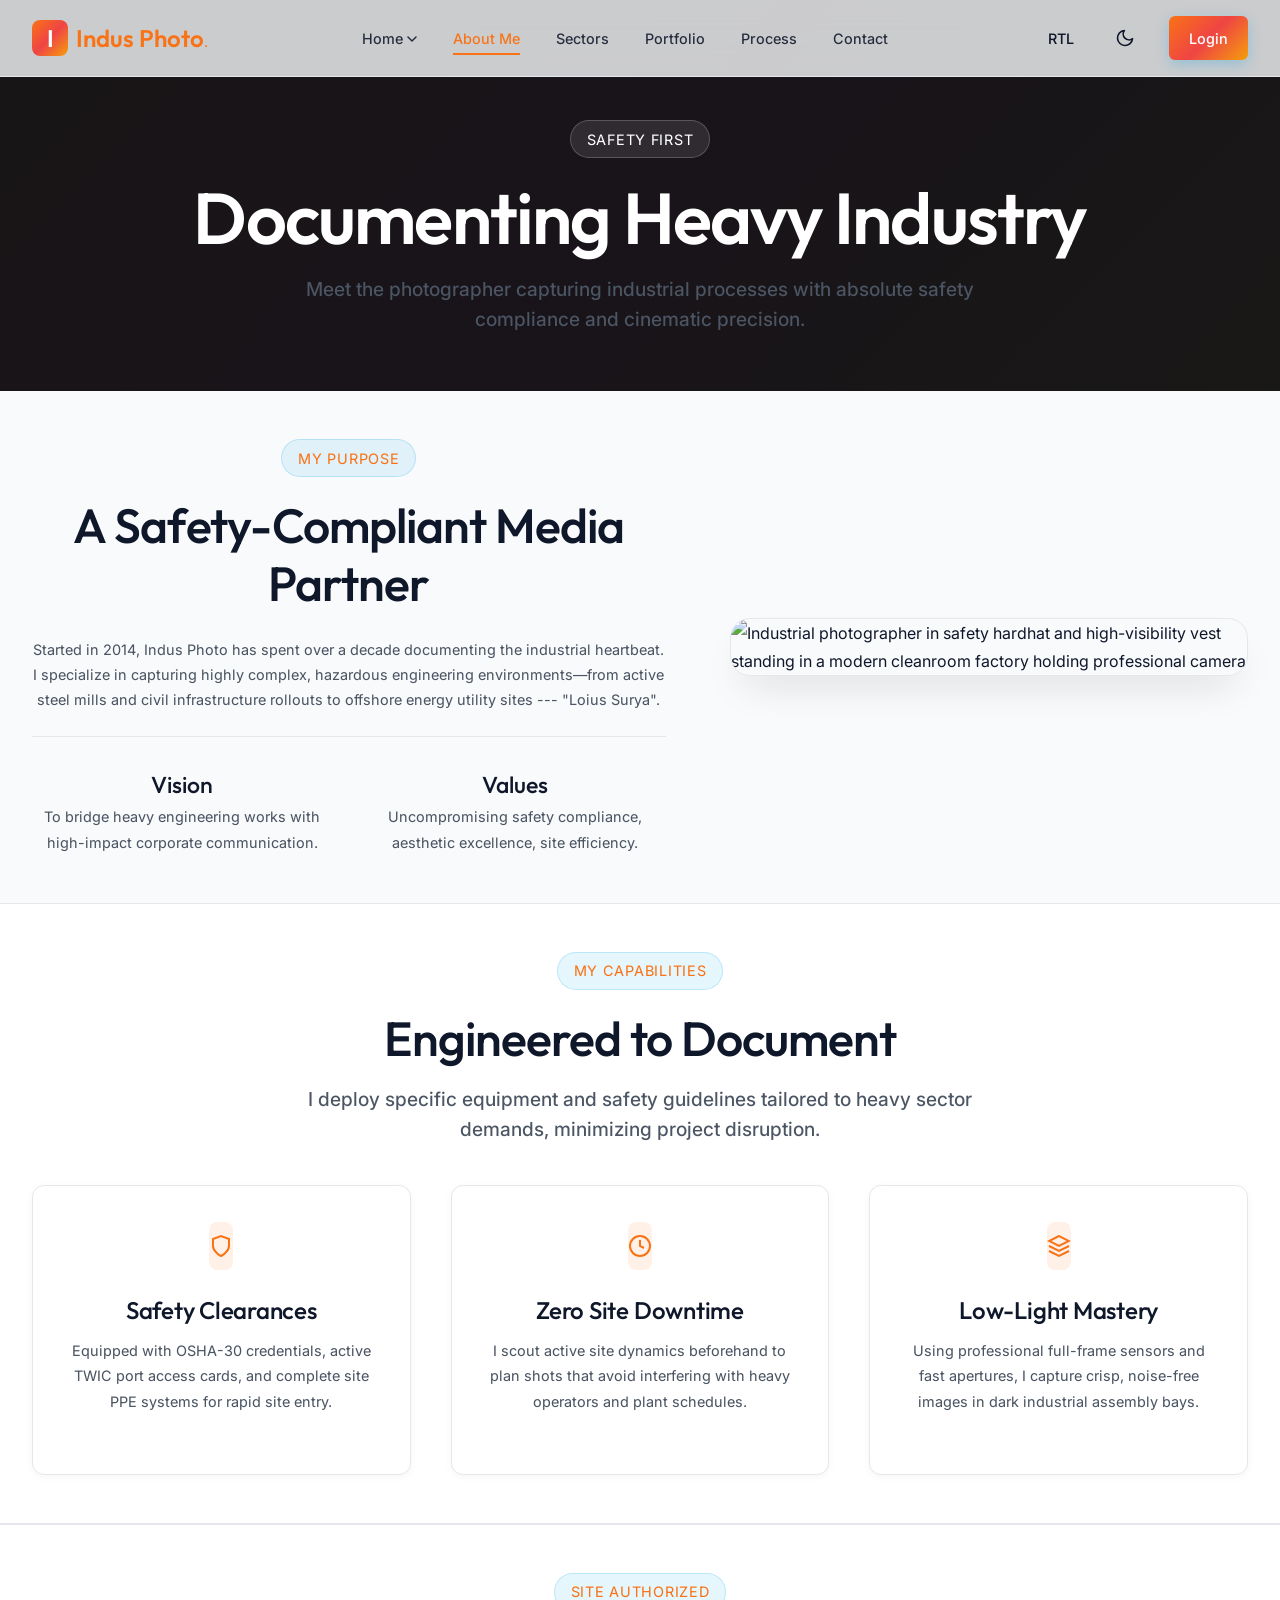
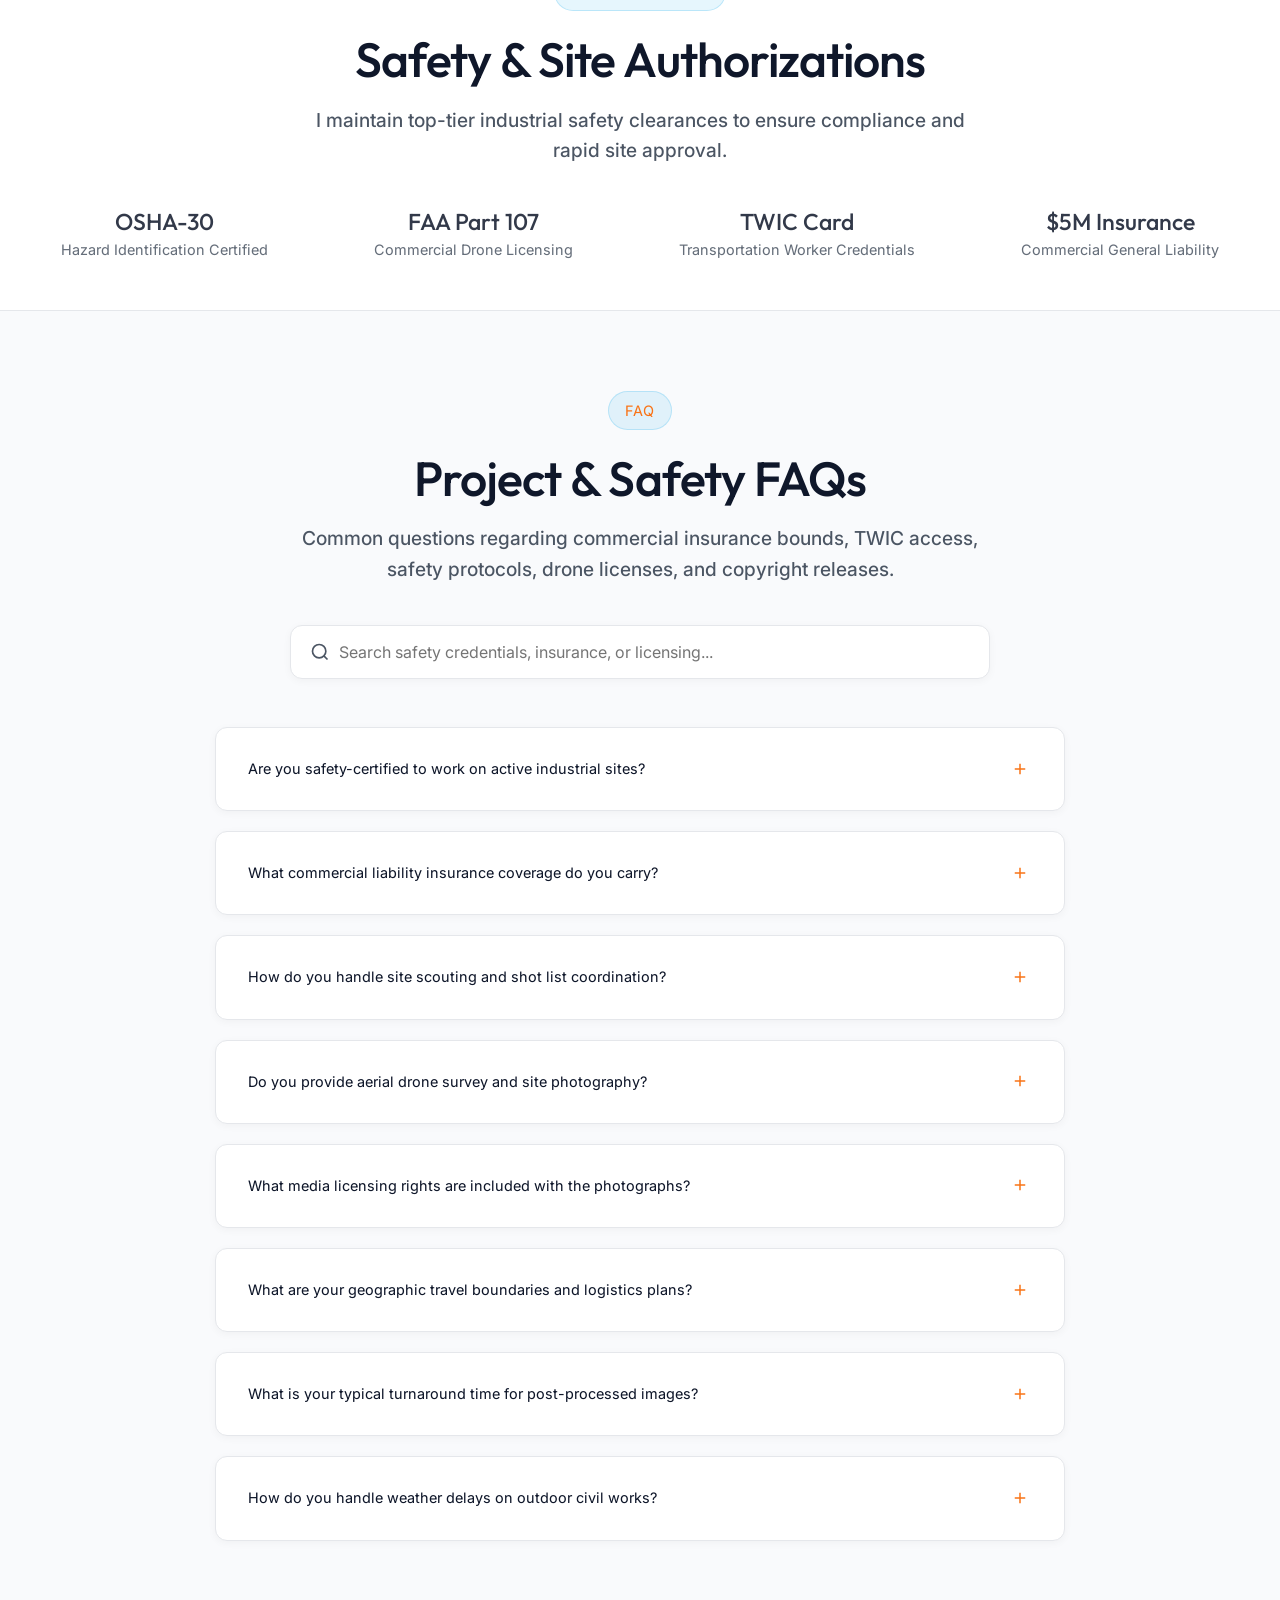
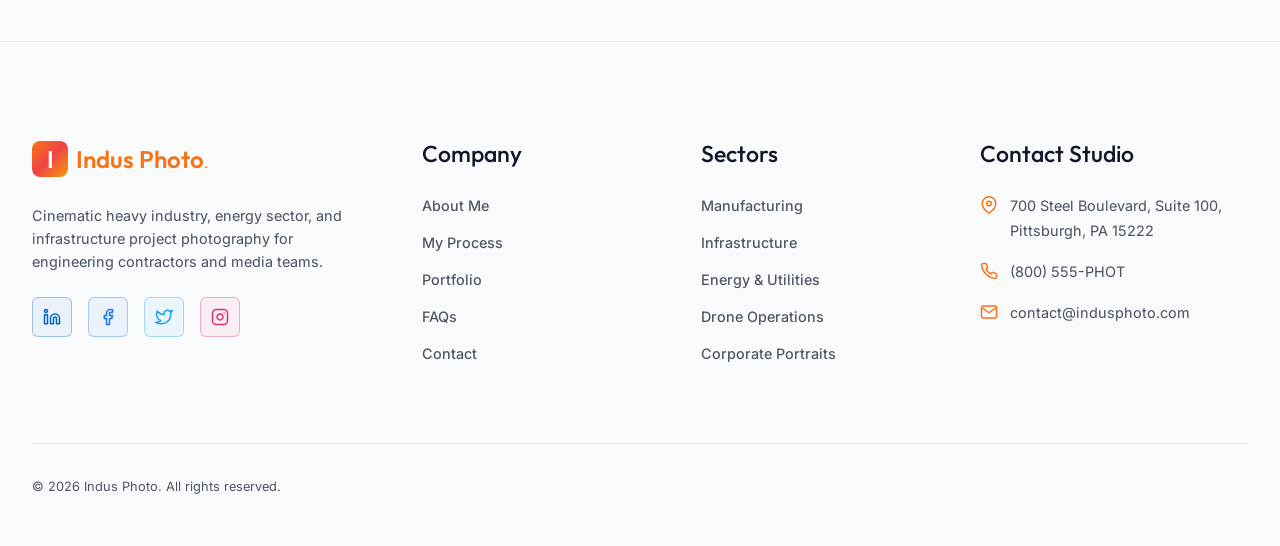
==== about.html @ eb697c41 "Initial commit: website structure, styling, and scripts" ====
<!DOCTYPE html>
<html lang="en">
<head>
  <meta charset="UTF-8">
  <meta name="viewport" content="width=device-width, initial-scale=1.0">
  <title>About Me | Indus Photo Industrial Photography</title>
  <meta name="description" content="Learn about the safety-first approach, OSHA certifications, and specialized heavy machinery photography equipment of Indus Photo.">
  
  <!-- Open Graph -->
  <meta property="og:title" content="About Me | Indus Photo Industrial Photography">
  <meta property="og:description" content="Meet the safety-certified photographer documenting America's infrastructure, energy, and manufacturing sectors.">
  <meta property="og:image" content="images/photographer.jpg">
  <meta property="og:type" content="website">

  <!-- Favicon -->
  <link rel="icon" type="image/svg+xml" href="images/favicon.svg">

  <!-- CSS Link -->
  <link rel="stylesheet" href="styles.css">
</head>
<body class="about-page">

  <!-- HEADER -->
  <header class="header sticky" id="header" style="background: var(--bg-header); border-bottom: 1px solid var(--border-color);">
    <div class="container header-container">
      <a href="index.html" class="logo">
        <div class="logo-icon">I</div>
        <div class="logo-text">Indus Photo<span>.</span></div>
      </a>
      <nav class="nav" id="nav-menu">
        <div class="nav-dropdown desktop-only">
          <a href="#" class="nav-link dropdown-toggle" id="nav-home">Home <svg class="dropdown-arrow" width="10"
              height="6" viewBox="0 0 10 6" fill="none" stroke="currentColor" stroke-width="1.5">
              <path d="M1 1L5 5L9 1" stroke-linecap="round" stroke-linejoin="round" />
            </svg></a>
          <div class="dropdown-menu">
            <a href="index.html" class="dropdown-item">Home 1</a>
            <a href="index2.html" class="dropdown-item">Home 2</a>
          </div>
        </div>
        <a href="index.html" class="nav-link mobile-only" id="nav-home1-mob">Home 1</a>
        <a href="index2.html" class="nav-link mobile-only" id="nav-home2-mob">Home 2</a>
        <a href="about.html" class="nav-link active" id="nav-about">About Me</a>
        <a href="services.html" class="nav-link" id="nav-services">Sectors</a>
        <a href="portfolio.html" class="nav-link" id="nav-portfolio">Portfolio</a>
        <a href="process.html" class="nav-link" id="nav-process">Process</a>
        <a href="contact.html" class="nav-link" id="nav-contact">Contact</a>
        <a href="login.html" class="nav-link mobile-only login-mobile-btn" id="nav-login-mob">Login</a>
      </nav>
      <div class="header-actions">
        <!-- RTL Toggle -->
        <button id="rtl-toggle" class="theme-toggle" aria-label="Toggle Layout Direction" style="font-size: 0.85rem; font-weight: 500;">RTL</button>
        <!-- Dark Mode Toggle -->
        <button id="theme-toggle" class="theme-toggle" aria-label="Toggle Theme">
          <svg class="moon-icon" width="20" height="20" viewBox="0 0 24 24" fill="none" stroke="currentColor" stroke-width="2" stroke-linecap="round" stroke-linejoin="round"><path d="M21 12.79A9 9 0 1 1 11.21 3 7 7 0 0 0 21 12.79z"></path></svg>
          <svg class="sun-icon" width="20" height="20" viewBox="0 0 24 24" fill="none" stroke="currentColor" stroke-width="2" stroke-linecap="round" stroke-linejoin="round"><circle cx="12" cy="12" r="5"></circle><line x1="12" y1="1" x2="12" y2="3"></line><line x1="12" y1="21" x2="12" y2="23"></line><line x1="4.22" y1="4.22" x2="5.64" y2="5.64"></line><line x1="18.36" y1="18.36" x2="19.78" y2="19.78"></line><line x1="1" y1="12" x2="3" y2="12"></line><line x1="21" y1="12" x2="23" y2="12"></line><line x1="4.22" y1="19.78" x2="5.64" y2="18.36"></line><line x1="18.36" y1="5.64" x2="19.78" y2="4.22"></line></svg>
        </button>
        <a href="login.html" class="btn btn-primary desktop-only" style="padding: 0.6rem 1.25rem; font-size: 0.9rem;">Login</a>
        <button class="hamburger" id="hamburger" aria-label="Toggle Navigation">
          <span class="hamburger-line"></span>
          <span class="hamburger-line"></span>
          <span class="hamburger-line"></span>
          <svg class="hamburger-close-icon" width="20" height="20" viewBox="0 0 24 24" fill="none" stroke="currentColor" stroke-width="2.5" stroke-linecap="round" stroke-linejoin="round" style="display: none; position: absolute; top: 50%; left: 50%; transform: translate(-50%, -50%);"><line x1="18" y1="6" x2="6" y2="18"></line><line x1="6" y1="6" x2="18" y2="18"></line></svg>
        </button>
      </div>
    </div>
  </header>

  <!-- INNER PAGE HERO -->
  <section class="section" style="padding-top: 7.5rem; padding-bottom: 3.5rem; background: var(--primary); color: #FFFFFF; position: relative;">
    <div style="position: absolute; top: 0; left: 0; width: 100%; height: 100%; background: var(--premium-gradient); opacity: 0.05;"></div>
    <div class="container" style="position: relative; z-index: 2; text-align: center;">
      <span class="badge" style="background: rgba(255,255,255,0.1); color: #FFFFFF; border-color: rgba(255,255,255,0.2);">Safety First</span>
      <h1 style="color: #FFFFFF; font-size: 3.5rem; margin-bottom: 1rem;">Documenting Heavy Industry</h1>
      <p class="lead-text" style="color: rgba(248, 250, 252, 0.8); max-width: 700px; margin: 0 auto;">Meet the photographer capturing industrial processes with absolute safety compliance and cinematic precision.</p>
    </div>
  </section>

  <!-- COMPANY STORY & MISSION -->
  <section class="section">
    <div class="container">
      <div class="stack-on-mobile" style="display: grid; grid-template-columns: 1.1fr 0.9fr; gap: 4rem; align-items: center;">
        <div class="purpose-text-wrapper">
          <span class="badge">My Purpose</span>
          <h2 style="font-size: 2.25rem; margin-bottom: 1.5rem;">A Safety-Compliant Media Partner</h2>
          <p style="margin-bottom: 1.5rem; color: var(--text-muted);">Started in 2014, Indus Photo has spent over a decade documenting the industrial heartbeat. I specialize in capturing highly complex, hazardous engineering environments—from active steel mills and civil infrastructure rollouts to offshore energy utility sites    --- "Loius Surya".</p>
          <div class="purpose-meta">
            <div>
              <h4 style="font-size: 1.1rem; margin-bottom: 0.25rem;">Vision</h4>
              <p style="font-size: 0.9rem; color: var(--text-muted);">To bridge heavy engineering works with high-impact corporate communication.</p>
            </div>
            <div>
              <h4 style="font-size: 1.1rem; margin-bottom: 0.25rem;">Values</h4>
              <p style="font-size: 0.9rem; color: var(--text-muted);">Uncompromising safety compliance, aesthetic excellence, site efficiency.</p>
            </div>
          </div>
        </div>
        <div>
          <img src="images/photographer.jpg" alt="Industrial photographer in safety hardhat and high-visibility vest standing in a modern cleanroom factory holding professional camera" style="width: 100%; border-radius: var(--radius-lg); box-shadow: var(--shadow-lg); border: 1px solid var(--border-color);">
        </div>
      </div>
    </div>
  </section>

  <!-- WHY CHOOSE US -->
  <section class="section" id="our-capabilities" style="background: var(--bg-card); border-top: 1px solid var(--border-color); border-bottom: 1px solid var(--border-color);">
    <div class="container">
      <div class="section-header">
        <span class="badge">My Capabilities</span>
        <h2 class="section-title">Engineered to Document</h2>
        <p class="section-subtitle">I deploy specific equipment and safety guidelines tailored to heavy sector demands, minimizing project disruption.</p>
      </div>
      <div class="cards-grid center-last-card">
        <!-- Card 1 -->
        <div class="premium-card" style="padding: 2.25rem;">
          <div style="width: 48px; height: 48px; border-radius: 8px; background: rgba(249, 115, 22, 0.1); color: var(--accent); display: flex; align-items: center; justify-content: center; margin-bottom: 1.5rem;">
            <svg width="24" height="24" viewBox="0 0 24 24" fill="none" stroke="currentColor" stroke-width="2"><path d="M12 22s8-4 8-10V5l-8-3-8 3v7c0 6 8 10 8 10z"></path></svg>
          </div>
          <h3 class="card-title" style="min-height: auto; margin-bottom: 0.75rem;">Safety Clearances</h3>
          <p class="card-desc">Equipped with OSHA-30 credentials, active TWIC port access cards, and complete site PPE systems for rapid site entry.</p>
        </div>
        <!-- Card 2 -->
        <div class="premium-card" style="padding: 2.25rem;">
          <div style="width: 48px; height: 48px; border-radius: 8px; background: rgba(249, 115, 22, 0.1); color: var(--accent); display: flex; align-items: center; justify-content: center; margin-bottom: 1.5rem;">
            <svg width="24" height="24" viewBox="0 0 24 24" fill="none" stroke="currentColor" stroke-width="2"><circle cx="12" cy="12" r="10"></circle><polyline points="12 6 12 12 16 14"></polyline></svg>
          </div>
          <h3 class="card-title" style="min-height: auto; margin-bottom: 0.75rem;">Zero Site Downtime</h3>
          <p class="card-desc">I scout active site dynamics beforehand to plan shots that avoid interfering with heavy operators and plant schedules.</p>
        </div>
        <!-- Card 3 -->
        <div class="premium-card" style="padding: 2.25rem;">
          <div style="width: 48px; height: 48px; border-radius: 8px; background: rgba(249, 115, 22, 0.1); color: var(--accent); display: flex; align-items: center; justify-content: center; margin-bottom: 1.5rem;">
            <svg width="24" height="24" viewBox="0 0 24 24" fill="none" stroke="currentColor" stroke-width="2"><polygon points="12 2 2 7 12 12 22 7 12 2"></polygon><polyline points="2 17 12 22 22 17"></polyline><polyline points="2 12 12 17 22 12"></polyline></svg>
          </div>
          <h3 class="card-title" style="min-height: auto; margin-bottom: 0.75rem;">Low-Light Mastery</h3>
          <p class="card-desc">Using professional full-frame sensors and fast apertures, I capture crisp, noise-free images in dark industrial assembly bays.</p>
        </div>
      </div>
    </div>
  </section>

  <!-- TIMELINE -->
  

  <!-- INDUSTRY CERTIFICATIONS -->
  <section class="section" style="background: var(--bg-card); border-top: 1px solid var(--border-color);">
    <div class="container">
      <div class="section-header">
        <span class="badge">Site Authorized</span>
        <h2 class="section-title">Safety & Site Authorizations</h2>
        <p class="section-subtitle">I maintain top-tier industrial safety clearances to ensure compliance and rapid site approval.</p>
      </div>
      <div style="display: flex; justify-content: space-around; align-items: center; flex-wrap: wrap; gap: 3rem; opacity: 0.85;">
        <div style="text-align: center;">
          <h4 style="font-size: 1.25rem; font-weight: 560; color: var(--text-main);">OSHA-30</h4>
          <p style="font-size: 0.85rem; color: var(--text-muted);">Hazard Identification Certified</p>
        </div>
        <div style="text-align: center;">
          <h4 style="font-size: 1.25rem; font-weight: 560; color: var(--text-main);">FAA Part 107</h4>
          <p style="font-size: 0.85rem; color: var(--text-muted);">Commercial Drone Licensing</p>
        </div>
        <div style="text-align: center;">
          <h4 style="font-size: 1.25rem; font-weight: 560; color: var(--text-main);">TWIC Card</h4>
          <p style="font-size: 0.85rem; color: var(--text-muted);">Transportation Worker Credentials</p>
        </div>
        <div style="text-align: center;">
          <h4 style="font-size: 1.25rem; font-weight: 560; color: var(--text-main);">$5M Insurance</h4>
          <p style="font-size: 0.85rem; color: var(--text-muted);">Commercial General Liability</p>
        </div>
      </div>
    </div>
  </section>

  <!-- SECTION: FAQs -->
  <section class="section" id="faq" style="border-top: 1px solid var(--border-color); padding-top: 5rem; padding-bottom: 5rem;">
    <div class="container">
      <div class="section-header">
        <span class="badge">FAQ</span>
        <h2 class="section-title">Project &amp; Safety FAQs</h2>
        <p class="section-subtitle">Common questions regarding commercial insurance bounds, TWIC access, safety protocols, drone licenses, and copyright releases.</p>
      </div>

      <!-- Search Input -->
      <div class="faq-search" style="max-width: 700px; margin: 0 auto 3rem auto; position: relative;">
        <svg class="faq-search-icon" width="20" height="20" viewBox="0 0 24 24" fill="none" stroke="currentColor" stroke-width="2" style="position: absolute; left: 1.25rem; top: 50%; transform: translateY(-50%); color: var(--text-muted);"><circle cx="11" cy="11" r="8"></circle><line x1="21" y1="21" x2="16.65" y2="16.65"></line></svg>
        <input class="faq-search-input" type="text" id="faq-search" placeholder="Search safety credentials, insurance, or licensing..." style="width: 100%; padding: 1rem 1.25rem 1rem 3rem; border: 1px solid var(--border-color); border-radius: var(--radius-md); background: var(--bg-card); color: var(--text-main); font-family: var(--font-body); font-size: 1rem; outline: none; transition: border-color var(--transition-fast);">
      </div>

      <!-- FAQ Container -->
      <div class="faq-container" style="max-width: 850px; margin: 0 auto;">
        
        <!-- FAQ Item 1 (Automatically Open) -->
        <div class="faq-item">
          <button class="faq-question">
            <span>Are you safety-certified to work on active industrial sites?</span>
            <div class="faq-toggle-icon">
              <svg width="18" height="18" viewBox="0 0 24 24" fill="none" stroke="currentColor" stroke-width="2"><line x1="12" y1="5" x2="12" y2="19"></line><line x1="5" y1="12" x2="19" y2="12"></line></svg>
            </div>
          </button>
          <div class="faq-answer">
            <p>Yes. I hold active **OSHA-30 safety credentials** for construction and general industry, and I carry a current **TWIC (Transportation Worker Identification Credential)** card for port and petrochemical installations. I supply my own standard-compliant PPE (steel-toe safety boots, Class 3 high-viz vest, hardhat, protective eyewear, and hearing protection) and always participate in pre-shoot site inductions.</p>
          </div>
        </div>

        <!-- FAQ Item 2 -->
        <div class="faq-item">
          <button class="faq-question">
            <span>What commercial liability insurance coverage do you carry?</span>
            <div class="faq-toggle-icon">
              <svg width="18" height="18" viewBox="0 0 24 24" fill="none" stroke="currentColor" stroke-width="2"><line x1="12" y1="5" x2="12" y2="19"></line><line x1="5" y1="12" x2="19" y2="12"></line></svg>
            </div>
          </button>
          <div class="faq-answer">
            <p>Indus Photo maintains a **$5,000,000 commercial general liability policy** specifically rated for hazardous industrial environments, aerial drone operations, and marine infrastructure works. Certificates of Insurance (COI) listing your firm as an additional insured can be issued via my brokerage within 24 hours of booking confirmation.</p>
          </div>
        </div>

        <!-- FAQ Item 3 -->
        <div class="faq-item">
          <button class="faq-question">
            <span>How do you handle site scouting and shot list coordination?</span>
            <div class="faq-toggle-icon">
              <svg width="18" height="18" viewBox="0 0 24 24" fill="none" stroke="currentColor" stroke-width="2"><line x1="12" y1="5" x2="12" y2="19"></line><line x1="5" y1="12" x2="19" y2="12"></line></svg>
            </div>
          </button>
          <div class="faq-answer">
            <p>I work in alignment with site safety officers and construction superintendents. Prior to the shoot date, I coordinate a detailed shot list to identify key machinery phases, structural angles, or personnel focus areas. This ensures I capture necessary PR and engineering assets during transition windows or planned pauses, maintaining **zero disruptions** to active production lines.</p>
          </div>
        </div>

        <!-- FAQ Item 4 -->
        <div class="faq-item">
          <button class="faq-question">
            <span>Do you provide aerial drone survey and site photography?</span>
            <div class="faq-toggle-icon">
              <svg width="18" height="18" viewBox="0 0 24 24" fill="none" stroke="currentColor" stroke-width="2"><line x1="12" y1="5" x2="12" y2="19"></line><line x1="5" y1="12" x2="19" y2="12"></line></svg>
            </div>
          </button>
          <div class="faq-answer">
            <p>Yes. I am an **FAA Part 107 licensed commercial UAS pilot**. I coordinate all airspace authorizations, low-altitude waivers (LAANC), and safety clearances near airports, power grids, or municipal projects. My drone equipment is registered and fully covered under my commercial liability policy.</p>
          </div>
        </div>

        <!-- FAQ Item 5 -->
        <div class="faq-item">
          <button class="faq-question">
            <span>What media licensing rights are included with the photographs?</span>
            <div class="faq-toggle-icon">
              <svg width="18" height="18" viewBox="0 0 24 24" fill="none" stroke="currentColor" stroke-width="2"><line x1="12" y1="5" x2="12" y2="19"></line><line x1="5" y1="12" x2="19" y2="12"></line></svg>
            </div>
          </button>
          <div class="faq-answer">
            <p>My standard agreement grants engineering, PR, and construction firms a comprehensive **marketing and media usage license**. This permits royalty-free, perpetual use for corporate websites, public bids, proposals, social media, marketing brochures, and PR publications. Full copyright buyout and exclusive proprietary transfers are also available upon request.</p>
          </div>
        </div>

        <!-- FAQ Item 6 -->
        <div class="faq-item">
          <button class="faq-question">
            <span>What are your geographic travel boundaries and logistics plans?</span>
            <div class="faq-toggle-icon">
              <svg width="18" height="18" viewBox="0 0 24 24" fill="none" stroke="currentColor" stroke-width="2"><line x1="12" y1="5" x2="12" y2="19"></line><line x1="5" y1="12" x2="19" y2="12"></line></svg>
            </div>
          </button>
          <div class="faq-answer">
            <p>While based in Pittsburgh, I travel **nationwide and internationally** to capture heavy infrastructure networks, offshore energy operations, and manufacturing plants. Travel fees are billed transparently at-cost or coordinated via a flat mobilization rate. All flight clearances and shipping of heavy gear are managed directly by me.</p>
          </div>
        </div>

        <!-- FAQ Item 7 -->
        <div class="faq-item">
          <button class="faq-question">
            <span>What is your typical turnaround time for post-processed images?</span>
            <div class="faq-toggle-icon">
              <svg width="18" height="18" viewBox="0 0 24 24" fill="none" stroke="currentColor" stroke-width="2"><line x1="12" y1="5" x2="12" y2="19"></line><line x1="5" y1="12" x2="19" y2="12"></line></svg>
            </div>
          </button>
          <div class="faq-answer">
            <p>High-resolution, custom color-graded digital proofs are typically delivered via secure cloud portals within **7 to 10 business days** of the shoot. For PR firms working on immediate press announcements, a select set of expedited images can be color-graded on-site and delivered within 24 hours.</p>
          </div>
        </div>

        <!-- FAQ Item 8 -->
        <div class="faq-item">
          <button class="faq-question">
            <span>How do you handle weather delays on outdoor civil works?</span>
            <div class="faq-toggle-icon">
              <svg width="18" height="18" viewBox="0 0 24 24" fill="none" stroke="currentColor" stroke-width="2"><line x1="12" y1="5" x2="12" y2="19"></line><line x1="5" y1="12" x2="19" y2="12"></line></svg>
            </div>
          </button>
          <div class="faq-answer">
            <p>Infrastructure shoots rely heavily on environmental conditions. I monitor conditions starting 5 days out. If severe rain, low-visibility mist, or safety hazards prevent operations, I reschedule to my pre-coordinated rain date. No additional fee is charged if weather forces a postponement prior to mobilization.</p>
          </div>
        </div>

      </div>
    </div>
  </section>

  <!-- FOOTER -->
  <footer class="footer">
    <div class="container">
      <div class="footer-grid">
        <div class="footer-brand">
          <a href="index.html" class="logo">
            <div class="logo-icon">I</div>
            <div class="logo-text">Indus Photo<span>.</span></div>
          </a>
          <p class="footer-desc">Cinematic heavy industry, energy sector, and infrastructure project photography for engineering contractors and media teams.</p>
          <div class="social-links">
            <a href="#" class="social-btn brand-linkedin" aria-label="LinkedIn">
              <svg width="18" height="18" viewBox="0 0 24 24" fill="none" stroke="currentColor" stroke-width="2" stroke-linecap="round" stroke-linejoin="round"><path d="M16 8a6 6 0 0 1 6 6v7h-4v-7a2 2 0 0 0-2-2 2 2 0 0 0-2 2v7h-4v-7a6 6 0 0 1 6-6z"></path><rect x="2" y="9" width="4" height="12"></rect><circle cx="4" cy="4" r="2"></circle></svg>
            </a>
            <a href="#" class="social-btn brand-facebook" aria-label="Facebook">
              <svg width="18" height="18" viewBox="0 0 24 24" fill="none" stroke="currentColor" stroke-width="2" stroke-linecap="round" stroke-linejoin="round"><path d="M18 2h-3a5 5 0 0 0-5 5v3H7v4h3v8h4v-8h3l1-4h-4V7a1 1 0 0 1 1-1h3z"></path></svg>
            </a>
            <a href="#" class="social-btn brand-twitter" aria-label="Twitter">
              <svg width="18" height="18" viewBox="0 0 24 24" fill="none" stroke="currentColor" stroke-width="2" stroke-linecap="round" stroke-linejoin="round"><path d="M23 3a10.9 10.9 0 0 1-3.14 1.53 4.48 4.48 0 0 0-7.86 3v1A10.66 10.66 0 0 1 3 4s-4 9 5 13a11.64 11.64 0 0 1-7 2c9 5 20 0 20-11.5a4.5 4.5 0 0 0-.08-.83A7.72 7.72 0 0 0 23 3z"></path></svg>
            </a>
            <a href="#" class="social-btn brand-instagram" aria-label="Instagram">
              <svg width="18" height="18" viewBox="0 0 24 24" fill="none" stroke="currentColor" stroke-width="2" stroke-linecap="round" stroke-linejoin="round"><rect x="2" y="2" width="20" height="20" rx="5" ry="5"></rect><path d="M16 11.37A4 4 0 1 1 12.63 8 4 4 0 0 1 16 11.37z"></path><line x1="17.5" y1="6.5" x2="17.51" y2="6.5"></line></svg>
            </a>
          </div>
        </div>
        <div>
          <h4 class="footer-title">Company</h4>
          <ul class="footer-links">
            <li><a href="about.html" class="footer-link">About Me</a></li>
            <li><a href="process.html" class="footer-link">My Process</a></li>
            <li><a href="portfolio.html" class="footer-link">Portfolio</a></li>
            <li><a href="about.html#faq" class="footer-link">FAQs</a></li>
            <li><a href="contact.html" class="footer-link">Contact</a></li>
          </ul>
        </div>
        <div>
          <h4 class="footer-title">Sectors</h4>
          <ul class="footer-links">
            <li><a href="services.html" class="footer-link">Manufacturing</a></li>
            <li><a href="services.html" class="footer-link">Infrastructure</a></li>
            <li><a href="services.html" class="footer-link">Energy & Utilities</a></li>
            <li><a href="services.html" class="footer-link">Drone Operations</a></li>
            <li><a href="services.html" class="footer-link">Corporate Portraits</a></li>
          </ul>
        </div>
        <div>
          <h4 class="footer-title">Contact Studio</h4>
          <div class="footer-contact-item">
            <svg width="18" height="18" viewBox="0 0 24 24" fill="none" stroke="currentColor" stroke-width="2" stroke-linecap="round" stroke-linejoin="round"><path d="M21 10c0 7-9 13-9 13s-9-6-9-13a9 9 0 0 1 18 0z"></path><circle cx="12" cy="10" r="3"></circle></svg>
            <span>700 Steel Boulevard, Suite 100, Pittsburgh, PA 15222</span>
          </div>
          <div class="footer-contact-item">
            <svg width="18" height="18" viewBox="0 0 24 24" fill="none" stroke="currentColor" stroke-width="2" stroke-linecap="round" stroke-linejoin="round"><path d="M22 16.92v3a2 2 0 0 1-2.18 2 19.79 19.79 0 0 1-8.63-3.07 19.5 19.5 0 0 1-6-6 19.79 19.79 0 0 1-3.07-8.67A2 2 0 0 1 4.11 2h3a2 2 0 0 1 2 1.72 12.84 12.84 0 0 0 .7 2.81 2 2 0 0 1-.45 2.11L8.09 9.91a16 16 0 0 0 6 6l1.27-1.27a2 2 0 0 1 2.11-.45 12.84 12.84 0 0 0 2.81.7A2 2 0 0 1 22 16.92z"></path></svg>
            <span>(800) 555-PHOT</span>
          </div>
          <div class="footer-contact-item">
            <svg width="18" height="18" viewBox="0 0 24 24" fill="none" stroke="currentColor" stroke-width="2" stroke-linecap="round" stroke-linejoin="round"><path d="M4 4h16c1.1 0 2 .9 2 2v12c0 1.1-.9 2-2 2H4c-1.1 0-2-.9-2-2V6c0-1.1.9-2 2-2z"></path><polyline points="22,6 12,13 2,6"></polyline></svg>
            <span>contact@indusphoto.com</span>
          </div>
        </div>
      </div>
      <div class="footer-bottom">
        <p class="footer-copy">&copy; 2026 Indus Photo. All rights reserved.</p>
      </div>
    </div>
  </footer>

  <!-- Scroll Top Button -->
  <button id="scroll-top" class="scroll-top-btn" aria-label="Scroll to Top">
    <svg width="20" height="20" viewBox="0 0 24 24" fill="none" stroke="currentColor" stroke-width="2.5"><polyline points="18 15 12 9 6 15"></polyline></svg>
  </button>

  <!-- Script JS Link -->
  <script src="main.js"></script>
</body>
</html>
---- styles.css ----
/*
 * PREMIUM VEHICLE WRAP & FLEET GRAPHICS STUDIO
 * Global Design System & Stylesheet
 */

@import url('https://fonts.googleapis.com/css2?family=Inter:wght@100..900&family=Outfit:wght@100..900&display=swap');

/* --- DESIGN SYSTEM & CSS VARIABLES --- */
:root {
  /* Fonts */
  --font-heading: 'Outfit', sans-serif;
  --font-body: 'Inter', sans-serif;

  /* Color Palette (Light Mode Default) */
  --primary: #0D1117;
  --secondary: #1F2937;
  --accent: #F97316; /* Spark Orange / Safety vest */
  --highlight: #F59E0B; /* Electric Gold */
  --success: #10B981;
  --bg-main: #F9FAFC;
  --bg-card: #FFFFFF;
  --bg-header: rgba(249, 250, 252, 0.8);
  --text-main: #0F172A;
  --text-muted: #4B5563;
  --border-color: #E5E7EB;

  /* Gradients */
  --premium-gradient: linear-gradient(135deg, #F97316 0%, #EF4444 50%, #F59E0B 100%);
  --accent-gradient: linear-gradient(90deg, #F97316 0%, #EF4444 100%);
  --dark-overlay: rgba(13, 17, 23, 0.6);
  --hero-overlay: linear-gradient(180deg, rgba(13, 17, 23, 0.25) 0%, rgba(13, 17, 23, 0.65) 100%);

  /* UI Tokens */
  --radius-sm: 6px;
  --radius-md: 12px;
  --radius-lg: 20px;
  --transition-fast: 0.2s ease;
  --transition-normal: 0.3s cubic-bezier(0.4, 0, 0.2, 1);
  --transition-slow: 0.6s cubic-bezier(0.4, 0, 0.2, 1);

  --shadow-sm: 0 2px 8px rgba(13, 17, 23, 0.04);
  --shadow-md: 0 10px 30px -10px rgba(13, 17, 23, 0.08);
  --shadow-lg: 0 20px 40px -15px rgba(13, 17, 23, 0.15);

  --glass-bg: rgba(255, 255, 255, 0.7);
  --glass-border: rgba(255, 255, 255, 0.4);
  --glass-shadow: 0 8px 32px 0 rgba(13, 17, 23, 0.08);
}

/* --- DARK MODE OVERRIDES --- */
body.dark-mode {
  --bg-main: #0B0F17; /* Deep coal / steel black */
  --bg-card: #161E2E; /* Heavy metal grey */
  --bg-header: rgba(11, 15, 23, 0.85);
  --text-main: #F9FAFC;
  --text-muted: #9CA3AF;
  --border-color: #2D3748;

  --shadow-sm: 0 2px 8px rgba(0, 0, 0, 0.4);
  --shadow-md: 0 10px 30px -10px rgba(0, 0, 0, 0.6);
  --shadow-lg: 0 20px 40px -15px rgba(0, 0, 0, 0.8);

  --glass-bg: rgba(22, 30, 46, 0.75);
  --glass-border: rgba(45, 55, 72, 0.3);
  --glass-shadow: 0 8px 32px 0 rgba(0, 0, 0, 0.55);
}

/* --- BASE STYLES & RESET --- */
* {
  box-sizing: border-box;
  margin: 0;
  padding: 0;
}

html {
  scroll-behavior: smooth;
  font-size: 16px;
}

body {
  font-family: var(--font-body);
  background-color: var(--bg-main);
  color: var(--text-main);
  line-height: 1.75;
  transition: background-color var(--transition-normal), color var(--transition-normal);
  overflow-x: hidden;
}

/* --- STRICT TYPOGRAPHY SYSTEM --- */
h1, .h1 {
  font-family: var(--font-heading);
  font-weight: 580 !important; /* Max weight — never 600+ */
  font-size: clamp(3rem, 6vw, 4.5rem) !important; /* 48px to 72px (lower end of scale) */
  line-height: 1.1;
  color: var(--text-main);
  letter-spacing: -0.025em;
}

h2, .h2 {
  font-family: var(--font-heading);
  font-weight: 540 !important; /* Max weight — never 600+ */
  font-size: clamp(2rem, 4vw, 3rem) !important; /* 32px to 48px (lower end of scale) */
  line-height: 1.2;
  color: var(--text-main);
  letter-spacing: -0.02em;
}

h3, .h3 {
  font-family: var(--font-heading);
  font-weight: 520 !important; /* Max weight — never 600+ */
  font-size: clamp(1.5rem, 2.5vw, 2rem) !important; /* 24px to 32px (lower end of scale) */
  line-height: 1.25;
  color: var(--text-main);
  letter-spacing: -0.01em;
}

h4, .h4,
h5, .h5,
h6, .h6 {
  font-family: var(--font-heading);
  font-weight: 500 !important; /* Subheading level */
  font-size: clamp(1.15rem, 1.8vw, 1.45rem) !important; /* 18px to 23px (lower end of scale) */
  line-height: 1.35;
  color: var(--text-main);
}

p, .body-text, li, span {
  font-family: var(--font-body);
  font-weight: 420 !important; /* Comfortable reading: 400-430 */
  font-size: clamp(0.9rem, 1.1vw, 1.1rem) !important; /* 14px to 17px */
  line-height: 1.75;
}

.lead-text,
.section-subtitle {
  font-family: var(--font-body);
  font-weight: 480 !important; /* Slightly heavier than body: 450-500 */
  font-size: clamp(1.05rem, 1.5vw, 1.35rem) !important; /* 17px to 21px */
  line-height: 1.6;
  color: var(--text-muted) !important;
}

.btn, button, input[type="submit"] {
  font-family: var(--font-body);
  font-weight: 510 !important; /* Clear but not heavy: 500-520 */
  font-size: clamp(0.9rem, 1.1vw, 1.1rem) !important; /* 14px to 17px */
}

.nav-link, label, .form-label, .footer-link, .choice-title {
  font-family: var(--font-body);
  font-weight: 480 !important; /* UI legibility: 450-500 */
  font-size: clamp(0.9rem, 1.1vw, 1.1rem) !important; /* 14px to 17px */
}

strong,
b {
  font-weight: 500 !important; /* Max weight for inline emphasis: 500 */
}

small,
caption,
figcaption,
.caption,
.footer-copy {
  font-family: var(--font-body);
  font-weight: 400 !important; /* Lightest — supplementary: 400 */
  font-size: clamp(0.75rem, 1vw, 0.9rem) !important; /* 12px to 14px */
  color: var(--text-muted);
}

a {
  color: inherit;
  text-decoration: none;
  transition: color var(--transition-fast);
}

/* --- REUSABLE UTILITIES --- */
.container {
  width: 100%;
  max-width: 1280px;
  margin: 0 auto;
  padding: 0 2rem;
}

.mobile-only {
  display: none !important;
}

.section {
  padding: 3rem 0;
  position: relative;
}

.section-header {
  text-align: center;
  max-width: 700px;
  margin: 0 auto 2.5rem auto;
}

.section-title {
  font-size: 2.75rem;
  margin-bottom: 1rem;
}

.badge {
  display: inline-block;
  padding: 0.35rem 1rem;
  font-size: 0.85rem;
  font-weight: 500;
  text-transform: uppercase;
  letter-spacing: 0.05em;
  border-radius: 9999px;
  margin-bottom: 1.25rem;
  background: rgba(14, 165, 233, 0.1);
  color: var(--accent);
  border: 1px solid rgba(14, 165, 233, 0.2);
}

body.dark-mode .badge {
  background: rgba(6, 182, 212, 0.15);
  color: var(--highlight);
  border: 1px solid rgba(6, 182, 212, 0.25);
}

/* --- BUTTONS --- */
.btn {
  font-family: var(--font-body);
  display: inline-flex;
  align-items: center;
  justify-content: center;
  gap: 0.75rem;
  padding: 0.85rem 2rem;
  font-size: 0.95rem;
  font-weight: 520;
  border-radius: var(--radius-sm);
  cursor: pointer;
  transition: all var(--transition-fast);
  border: none;
  outline: none;
}

.btn-primary {
  background: var(--premium-gradient);
  color: #FFFFFF;
  box-shadow: 0 4px 14px rgba(14, 165, 233, 0.3);
}

.btn-primary:hover {
  transform: translateY(-2px);
  box-shadow: 0 6px 20px rgba(14, 165, 233, 0.45);
}

.btn-secondary {
  background: var(--bg-card);
  color: var(--text-main);
  border: 1px solid var(--border-color);
  box-shadow: var(--shadow-sm);
}

.btn-secondary:hover {
  background: var(--border-color);
  transform: translateY(-2px);
}

.btn-accent {
  background: rgba(14, 165, 233, 0.1);
  color: var(--accent);
  border: 1px solid rgba(14, 165, 233, 0.2);
}

.btn-accent:hover {
  background: var(--accent);
  color: #FFFFFF;
  transform: translateY(-2px);
}

/* --- HEADER & NAVIGATION --- */
.header {
  position: fixed;
  top: 0;
  left: 0;
  width: 100%;
  z-index: 1000;
  background: var(--bg-header);
  backdrop-filter: blur(16px);
  -webkit-backdrop-filter: blur(16px);
  padding: 1rem 0;
  border-bottom: 1px solid rgba(255, 255, 255, 0.08);
  transition: all var(--transition-normal);
}

.header.sticky {
  background: var(--bg-header);
  backdrop-filter: blur(16px);
  -webkit-backdrop-filter: blur(16px);
  padding: 1rem 0;
  border-bottom: 1px solid rgba(255, 255, 255, 0.1);
  box-shadow: 0 4px 24px rgba(0, 0, 0, 0.25);
}

.header-container {
  display: flex;
  align-items: center;
  justify-content: space-between;
}

.logo {
  display: flex;
  align-items: center;
  gap: 0.5rem;
  font-family: var(--font-heading);
  font-weight: 580;
  font-size: 1.5rem;
  color: var(--accent);
}

.logo-icon {
  width: 36px;
  height: 36px;
  background: var(--premium-gradient);
  border-radius: 8px;
  position: relative;
  display: flex;
  align-items: center;
  justify-content: center;
  color: #FFFFFF;
  font-weight: 580;
}

.logo-text span {
  color: var(--accent);
}

.nav {
  display: flex;
  align-items: center;
  gap: 2.25rem;
}

.nav-link {
  font-family: var(--font-body);
  font-weight: 480;
  font-size: 0.95rem;
  color: var(--text-main) !important;
  position: relative;
  opacity: 0.88;
}

.nav-link:hover,
.nav-link.active {
  opacity: 1;
  color: var(--accent) !important;
}

.nav-link::after {
  content: '';
  position: absolute;
  bottom: -4px;
  left: 0;
  width: 0;
  height: 2px;
  background: var(--accent);
  transition: width var(--transition-fast);
}

.nav-link:hover::after,
.nav-link.active::after {
  width: 100%;
}

.header-actions {
  display: flex;
  align-items: center;
  gap: 1.5rem;
}

/* Theme Toggle */
.theme-toggle {
  background: none;
  border: none;
  color: var(--text-main) !important;
  cursor: pointer;
  font-size: 1.25rem;
  width: 40px;
  height: 40px;
  border-radius: 50%;
  display: flex;
  align-items: center;
  justify-content: center;
  transition: background var(--transition-fast);
}

.theme-toggle:hover {
  background: rgba(14, 165, 233, 0.1);
}

.theme-toggle .sun-icon {
  display: none;
}

body.dark-mode .theme-toggle .moon-icon {
  display: none;
}

body.dark-mode .theme-toggle .sun-icon {
  display: block;
}

/* Hamburger Menu Button */
.hamburger {
  display: none;
  background: none;
  border: none;
  cursor: pointer;
  width: 30px;
  height: 24px;
  position: relative;
  z-index: 1100;
}

.hamburger-line {
  display: block;
  width: 100%;
  height: 2px;
  background-color: var(--text-main) !important;
  margin: 6px 0;
  transition: all var(--transition-normal);
}

/* --- HERO SECTION --- */
.hero {
  min-height: 100vh;
  display: flex;
  align-items: center;
  position: relative;
  padding-top: 6rem;
  overflow: hidden;
  background: var(--primary);
  color: #FFFFFF;
}

.hero-bg {
  position: absolute;
  top: 0;
  left: 0;
  width: 100%;
  height: 100%;
  z-index: 1;
}

.hero-bg img {
  width: 100%;
  height: 100%;
  object-fit: cover;
  opacity: 0.75;
  filter: brightness(0.85) contrast(1.05);
}

.hero-bg::after {
  content: '';
  position: absolute;
  top: 0;
  left: 0;
  width: 100%;
  height: 100%;
  background: var(--hero-overlay);
}

.hero-container {
  position: relative;
  z-index: 2;
  display: grid;
  grid-template-columns: 1.2fr 0.8fr;
  align-items: center;
  gap: 4rem;
}

.hero-content {
  max-width: 700px;
}

.hero-title {
  font-size: 4rem;
  line-height: 1.15;
  color: #FFFFFF;
  margin-bottom: 1.5rem;
  text-shadow: none;
  animation: fadeUp 1s cubic-bezier(0.16, 1, 0.3, 1) forwards;
}


.hero-subtitle {
  font-size: 1.25rem;
  line-height: 1.6;
  font-weight: 480;
  color: rgba(248, 250, 252, 0.85);
  margin-bottom: 2.5rem;
  animation: fadeUp 1.2s cubic-bezier(0.16, 1, 0.3, 1) forwards;
}

.hero-actions {
  display: flex;
  gap: 1.25rem;
  padding-bottom: 2.5rem;
  animation: fadeUp 1.4s cubic-bezier(0.16, 1, 0.3, 1) forwards;
}

/* --- STATISTICS SECTION --- */
.stats {
  padding: 5rem 0;
  background-color: var(--bg-card);
  border-top: 1px solid var(--border-color);
  border-bottom: 1px solid var(--border-color);
  position: relative;
  z-index: 10;
  box-shadow: none;
  margin-top: 0;
}

.stats-grid {
  display: grid;
  grid-template-columns: repeat(4, 1fr);
  gap: 2rem;
  text-align: center;
}

.stat-item {
  position: relative;
}

.stat-item:not(:last-child)::after {
  content: '';
  position: absolute;
  top: 15%;
  right: 0;
  width: 1px;
  height: 70%;
  background: var(--border-color);
}

.stat-number {
  font-family: var(--font-heading);
  font-size: 3.5rem;
  font-weight: 580;
  line-height: 1;
  color: var(--accent);
  margin-bottom: 0.5rem;

}

.stat-label {
  font-weight: 500;
  font-size: 1rem;
  color: var(--text-muted);
  text-transform: uppercase;
  letter-spacing: 0.05em;
}

/* --- SERVICES & CARD LAYOUT SYSTEM (MANDATORY RULES) --- */
.cards-grid {
  display: grid;
  grid-template-columns: repeat(auto-fit, minmax(350px, 1fr));
  gap: 2.5rem;
  align-items: stretch;
  /* Forces all cells to match height */
}

.premium-card {
  display: flex;
  flex-direction: column;
  height: 100%;
  /* Fill container height */
  background: var(--bg-card);
  border: 1px solid var(--border-color);
  border-radius: var(--radius-md);
  overflow: hidden;
  transition: transform var(--transition-normal), box-shadow var(--transition-normal), border-color var(--transition-normal);
  box-shadow: var(--shadow-sm);
  position: relative;
}

.premium-card:hover {
  transform: translateY(-8px);
  box-shadow: var(--shadow-lg);
  border-color: rgba(14, 165, 233, 0.3);
}

.premium-card::before {
  content: '';
  position: absolute;
  top: 0;
  left: 0;
  width: 100%;
  height: 4px;
  background: var(--premium-gradient);
  opacity: 0;
  transition: opacity var(--transition-normal);
}

.premium-card:hover::before {
  opacity: 1;
}

.card-img-wrapper {
  width: 100%;
  height: 240px;
  overflow: hidden;
  position: relative;
  background: var(--bg-card);
}

.card-img-wrapper img {
  width: 100%;
  height: 100%;
  object-fit: cover;
  transition: transform var(--transition-slow);
}

.premium-card:hover .card-img-wrapper img {
  transform: scale(1.08);
}

.card-body {
  padding: 2.25rem;
  display: flex;
  flex-direction: column;
  flex-grow: 1;
  /* Pushes bottom contents uniformly */
}

.card-title {
  font-size: clamp(1.2rem, 2vw, 1.5rem) !important;
  margin-bottom: 0.75rem;
  font-weight: 520 !important;
  color: var(--text-main);
  display: flex;
  align-items: center;
  min-height: 3rem;
  /* Enforces visual height ceiling for headings */
}

/* Mandatory description alignment */
.card-desc {
  font-size: 0.95rem;
  color: var(--text-muted);
  margin-bottom: 1.5rem;
  font-weight: 420;
  flex-grow: 1;
  /* Expands to push benefits lists down together */
}

.card-features {
  margin-bottom: 2rem;
  list-style: none;
}

.card-features li {
  font-size: 0.9rem;
  color: var(--text-main);
  margin-bottom: 0.6rem;
  display: flex;
  align-items: center;
  gap: 0.6rem;
}

.card-features li svg {
  color: var(--success);
  flex-shrink: 0;
}

.card-cta {
  margin-top: auto;
  /* Force alignment of buttons at the exact bottom */
  width: 100%;
}

/* --- PORTFOLIO & FILTER SYSTEM --- */
.portfolio-filters {
  display: flex;
  justify-content: center;
  flex-wrap: wrap;
  gap: 0.75rem;
  margin-bottom: 3.5rem;
}

.filter-btn {
  font-family: var(--font-body);
  background: var(--bg-card);
  color: var(--text-main);
  border: 1px solid var(--border-color);
  padding: 0.6rem 1.5rem;
  font-size: 0.9rem;
  font-weight: 480;
  border-radius: 9999px;
  cursor: pointer;
  transition: all var(--transition-fast);
  box-shadow: var(--shadow-sm);
}

.filter-btn:hover {
  background: var(--border-color);
}

.filter-btn.active {
  background: var(--primary);
  color: #FFFFFF;
  border-color: var(--primary);
}

body.dark-mode .filter-btn.active {
  background: var(--accent);
  color: #FFFFFF;
  border-color: var(--accent);
}

.portfolio-grid {
  display: grid;
  grid-template-columns: repeat(3, 1fr);
  gap: 2.5rem;
}

.portfolio-item {
  position: relative;
  border-radius: var(--radius-md);
  overflow: hidden;
  aspect-ratio: 4 / 3;
  box-shadow: var(--shadow-sm);
  cursor: pointer;
  background: var(--primary);
}

.portfolio-item img {
  width: 100%;
  height: 100%;
  object-fit: cover;
  transition: transform var(--transition-slow);
}

.portfolio-overlay {
  position: absolute;
  top: 0;
  left: 0;
  width: 100%;
  height: 100%;
  background: linear-gradient(180deg, rgba(15, 23, 42, 0) 30%, rgba(15, 23, 42, 0.9) 100%);
  display: flex;
  flex-direction: column;
  justify-content: flex-end;
  padding: 2rem;
  opacity: 0;
  transition: opacity var(--transition-normal);
  z-index: 2;
}

.portfolio-item:hover img {
  transform: scale(1.08);
}

.portfolio-item:hover .portfolio-overlay {
  opacity: 1;
}

.portfolio-category {
  font-size: 0.8rem;
  font-weight: 500;
  color: var(--accent);
  text-transform: uppercase;
  letter-spacing: 0.05em;
  margin-bottom: 0.25rem;
}

.portfolio-title {
  font-family: var(--font-heading);
  font-size: 1.35rem;
  font-weight: 540;
  color: #FFFFFF;
  margin-bottom: 0.5rem;
}

.portfolio-link {
  font-size: 0.9rem;
  color: #FFFFFF;
  font-weight: 500;
  display: flex;
  align-items: center;
  gap: 0.5rem;
  margin-top: 0.5rem;
}

/* --- BEFORE & AFTER SLIDER (INTERACTIVE) --- */
.comparison-slider-wrapper {
  position: relative;
  width: 100%;
  aspect-ratio: 16 / 9;
  border-radius: var(--radius-lg);
  overflow: hidden;
  box-shadow: var(--shadow-lg);
  border: 1px solid var(--border-color);
}

.comparison-slider {
  position: relative;
  width: 100%;
  height: 100%;
}

.slider-img {
  position: absolute;
  top: 0;
  left: 0;
  width: 100%;
  height: 100%;
  user-select: none;
  pointer-events: none;
}

.slider-img img {
  width: 100%;
  height: 100%;
  object-fit: cover;
}

.slider-before {
  z-index: 1;
}

.slider-after {
  z-index: 2;
  width: 50%;
  /* Initial width */
  overflow: hidden;
}

/* Custom container to force image to occupy full width despite its parent width restriction */
.slider-after img {
  position: absolute;
  top: 0;
  left: 0;
  width: 100%;
  height: 100%;
  max-width: none;
  object-fit: cover;
}

/* Handlebar element */
.slider-handle {
  position: absolute;
  z-index: 3;
  top: 0;
  left: 50%;
  width: 4px;
  height: 100%;
  background: #FFFFFF;
  cursor: ew-resize;
  transform: translateX(-50%);
  box-shadow: 0 0 10px rgba(0, 0, 0, 0.3);
}

.slider-handle-button {
  position: absolute;
  top: 50%;
  left: 50%;
  transform: translate(-50%, -50%);
  width: 44px;
  height: 44px;
  border-radius: 50%;
  background: var(--accent);
  color: #FFFFFF;
  display: flex;
  align-items: center;
  justify-content: center;
  box-shadow: 0 4px 10px rgba(0, 0, 0, 0.3);
  border: 2px solid #FFFFFF;
  pointer-events: none;
}

.slider-label {
  position: absolute;
  bottom: 1.5rem;
  padding: 0.4rem 1rem;
  background: rgba(15, 23, 42, 0.8);
  backdrop-filter: blur(4px);
  color: #FFFFFF;
  border-radius: var(--radius-sm);
  font-size: 0.85rem;
  font-weight: 500;
  z-index: 3;
  letter-spacing: 0.05em;
  text-transform: uppercase;
}

.slider-label-before {
  left: 1.5rem;
}

.slider-label-after {
  right: 1.5rem;
}

/* --- TIMELINE DESIGN (PROCESS) --- */
.timeline {
  position: relative;
  max-width: 1000px;
  margin: 0 auto;
}

.timeline::before {
  content: '';
  position: absolute;
  top: 0;
  bottom: 0;
  left: 50%;
  width: 2px;
  background: var(--border-color);
  transform: translateX(-50%);
}

.timeline-step {
  display: flex;
  justify-content: space-between;
  align-items: flex-start;
  margin-bottom: 5rem;
  position: relative;
}

.timeline-step:nth-child(even) {
  flex-direction: row-reverse;
}

.timeline-marker {
  position: absolute;
  left: 50%;
  transform: translate(-50%, 0.25rem);
  width: 48px;
  height: 48px;
  border-radius: 50%;
  background: var(--bg-card);
  border: 4px solid var(--accent);
  display: flex;
  align-items: center;
  justify-content: center;
  z-index: 5;
  font-family: var(--font-heading);
  font-weight: 580;
  font-size: 1.15rem;
  color: var(--accent);
  box-shadow: var(--shadow-sm);
  transition: background var(--transition-fast), color var(--transition-fast);
}

.timeline-step:hover .timeline-marker {
  background: var(--premium-gradient);
  color: #FFFFFF;
  border-color: #FFFFFF;
}

.timeline-content {
  width: 45%;
  background: var(--bg-card);
  padding: 2.5rem;
  border-radius: var(--radius-md);
  border: 1px solid var(--border-color);
  box-shadow: var(--shadow-md);
  transition: transform var(--transition-normal), box-shadow var(--transition-normal);
}

.timeline-step:hover .timeline-content {
  transform: translateY(-4px);
  box-shadow: var(--shadow-lg);
}

.timeline-title {
  font-size: 1.35rem;
  margin-bottom: 0.75rem;
  font-weight: 560;
  display: flex;
  align-items: center;
  gap: 0.75rem;
}

/* --- ACCORDION SYSTEM (FAQ) --- */
.faq-search {
  max-width: 600px;
  margin: 0 auto 3rem auto;
  position: relative;
}

.faq-search-input {
  font-family: var(--font-body);
  width: 100%;
  padding: 1rem 1.5rem 1rem 3.5rem;
  font-size: 1rem;
  border-radius: var(--radius-md);
  border: 1px solid var(--border-color);
  background: var(--bg-card);
  color: var(--text-main);
  outline: none;
  transition: border-color var(--transition-fast), box-shadow var(--transition-fast);
  box-shadow: var(--shadow-sm);
}

.faq-search-input:focus {
  border-color: var(--accent);
  box-shadow: 0 0 0 3px rgba(14, 165, 233, 0.15);
}

.faq-search-icon {
  position: absolute;
  top: 50%;
  left: 1.25rem;
  transform: translateY(-50%);
  color: var(--text-muted);
}

.faq-container {
  max-width: 800px;
  margin: 0 auto;
}

.faq-item {
  background: var(--bg-card);
  border: 1px solid var(--border-color);
  border-radius: var(--radius-md);
  margin-bottom: 1.25rem;
  overflow: hidden;
  box-shadow: var(--shadow-sm);
  transition: border-color var(--transition-fast);
}

.faq-item:hover {
  border-color: rgba(14, 165, 233, 0.3);
}

.faq-question {
  display: flex;
  justify-content: space-between;
  align-items: center;
  width: 100%;
  padding: 1.75rem 2rem;
  background: none;
  border: none;
  text-align: left;
  font-family: var(--font-heading);
  font-size: 1.15rem;
  font-weight: 540;
  color: var(--text-main);
  cursor: pointer;
  outline: none;
}

.faq-answer {
  max-height: 0;
  overflow: hidden;
  transition: max-height var(--transition-normal) cubic-bezier(0, 1, 0, 1), padding var(--transition-normal);
  padding: 0 2rem;
  border-top: 1px solid transparent;
  color: var(--text-muted);
}

.faq-item.active .faq-answer {
  max-height: 1000px;
  /* arbitrary height to fit answer */
  padding: 1.5rem 2rem 2rem 2rem;
  border-top-color: var(--border-color);
  transition: max-height var(--transition-normal) ease-in-out, padding var(--transition-normal);
}

.faq-toggle-icon {
  width: 24px;
  height: 24px;
  display: flex;
  align-items: center;
  justify-content: center;
  color: var(--accent);
  transition: transform var(--transition-normal);
  flex-shrink: 0;
}

.faq-item.active .faq-toggle-icon {
  transform: rotate(45deg);
}

/* --- MULTI-STEP WIZARD FORM (QUOTE REQUEST) --- */
.wizard-container {
  max-width: 900px;
  margin: 0 auto;
  background: var(--bg-card);
  border: 1px solid var(--border-color);
  border-radius: var(--radius-lg);
  box-shadow: var(--shadow-lg);
  overflow: hidden;
}

.wizard-progress {
  background: var(--secondary);
  padding: 2rem;
  border-bottom: 1px solid var(--border-color);
  color: #FFFFFF;
}

.wizard-progress-bar-bg {
  width: 100%;
  height: 6px;
  background: rgba(255, 255, 255, 0.15);
  border-radius: 999px;
  margin-top: 1rem;
  overflow: hidden;
}

.wizard-progress-bar-fill {
  height: 100%;
  width: 25%;
  background: var(--premium-gradient);
  border-radius: 999px;
  transition: width var(--transition-normal);
}

.wizard-steps-indicators {
  display: flex;
  justify-content: space-between;
  margin-top: 1.5rem;
}

.wizard-step-ind {
  display: flex;
  align-items: center;
  gap: 0.5rem;
  font-size: 0.85rem;
  font-weight: 500;
  opacity: 0.5;
  transition: opacity var(--transition-fast);
}

.wizard-step-ind.active {
  opacity: 1;
  color: var(--accent);
}

.wizard-step-ind.completed {
  opacity: 0.85;
  color: var(--success);
}

.wizard-step-num {
  width: 24px;
  height: 24px;
  border-radius: 50%;
  background: rgba(255, 255, 255, 0.2);
  display: flex;
  align-items: center;
  justify-content: center;
  font-size: 0.8rem;
}

.wizard-step-ind.active .wizard-step-num {
  background: var(--accent);
  color: #FFFFFF;
}

.wizard-step-ind.completed .wizard-step-num {
  background: var(--success);
  color: #FFFFFF;
}

.wizard-form-body {
  padding: 3rem;
}

.wizard-step-panel {
  display: none;
}

.wizard-step-panel.active {
  display: block;
  animation: fadeIn 0.4s ease;
}

.form-group-grid {
  display: grid;
  grid-template-columns: repeat(2, 1fr);
  gap: 1.5rem;
  margin-bottom: 2rem;
}

.form-group {
  margin-bottom: 1.5rem;
}

.form-group-full {
  grid-column: span 2;
}

.form-label {
  display: block;
  font-family: var(--font-body);
  font-weight: 480;
  font-size: 0.95rem;
  margin-bottom: 0.5rem;
  color: var(--text-main);
}

.form-control {
  font-family: var(--font-body);
  width: 100%;
  padding: 0.85rem 1.25rem;
  font-size: 0.95rem;
  border-radius: var(--radius-sm);
  border: 1px solid var(--border-color);
  background: var(--bg-main);
  color: var(--text-main);
  outline: none;
  transition: all var(--transition-fast);
}

.form-control:focus {
  border-color: var(--accent);
  background: var(--bg-card);
  box-shadow: 0 0 0 3px rgba(14, 165, 233, 0.15);
}

/* Custom visual checkboxes for choices */
.choices-grid {
  display: grid;
  grid-template-columns: repeat(3, 1fr);
  gap: 1.25rem;
  margin-bottom: 1.5rem;
}

.choice-box {
  border: 1px solid var(--border-color);
  background: var(--bg-main);
  border-radius: var(--radius-md);
  padding: 1.5rem;
  text-align: center;
  cursor: pointer;
  transition: all var(--transition-fast);
  display: flex;
  flex-direction: column;
  align-items: center;
  gap: 0.75rem;
}

.choice-box input[type="radio"],
.choice-box input[type="checkbox"] {
  display: none;
}

.choice-box:hover {
  border-color: var(--accent);
  background: var(--bg-card);
  transform: translateY(-2px);
}

.choice-box.selected {
  border-color: var(--accent);
  background: rgba(14, 165, 233, 0.05);
  box-shadow: 0 0 0 3px rgba(14, 165, 233, 0.15);
}

.choice-icon {
  font-size: 2rem;
  color: var(--text-muted);
  transition: color var(--transition-fast);
}

.choice-box.selected .choice-icon {
  color: var(--accent);
}

.choice-title {
  font-weight: 500;
  font-size: 0.95rem;
}

/* File Upload Area */
.file-dropzone {
  border: 2px dashed var(--border-color);
  border-radius: var(--radius-md);
  padding: 2.5rem;
  text-align: center;
  background: var(--bg-main);
  cursor: pointer;
  transition: all var(--transition-fast);
  margin-bottom: 1.5rem;
}

.file-dropzone:hover {
  border-color: var(--accent);
  background: var(--bg-card);
}

.file-dropzone svg {
  color: var(--text-muted);
  margin-bottom: 1rem;
}

.file-dropzone-text {
  font-size: 0.95rem;
  color: var(--text-muted);
}

.file-dropzone-text span {
  color: var(--accent);
  font-weight: 500;
}

.uploaded-files-list {
  margin-top: 1rem;
}

.uploaded-file-item {
  display: flex;
  align-items: center;
  justify-content: space-between;
  padding: 0.75rem 1rem;
  background: rgba(16, 185, 129, 0.05);
  border: 1px solid rgba(16, 185, 129, 0.2);
  border-radius: var(--radius-sm);
  margin-bottom: 0.5rem;
  font-size: 0.9rem;
}

.uploaded-file-name {
  display: flex;
  align-items: center;
  gap: 0.5rem;
  font-weight: 500;
}

.remove-file-btn {
  background: none;
  border: none;
  color: #EF4444;
  cursor: pointer;
  font-size: 1.1rem;
}

.wizard-footer {
  padding: 2rem 3rem;
  border-top: 1px solid var(--border-color);
  display: flex;
  justify-content: space-between;
  background: var(--bg-main);
}

/* --- CONTACT SECTION & MAP --- */
.contact-grid {
  display: grid;
  grid-template-columns: 0.8fr 1.2fr;
  gap: 4rem;
}

.contact-info-panel {
  display: flex;
  flex-direction: column;
  gap: 2.5rem;
}

.contact-item {
  display: flex;
  gap: 1.25rem;
}

.contact-icon {
  width: 48px;
  height: 48px;
  background: rgba(14, 165, 233, 0.1);
  color: var(--accent);
  border-radius: var(--radius-sm);
  display: flex;
  align-items: center;
  justify-content: center;
  flex-shrink: 0;
}

.contact-text h4 {
  font-size: 1.1rem;
  margin-bottom: 0.25rem;
}

.contact-text p {
  color: var(--text-muted);
  font-size: 0.95rem;
}

.social-links {
  display: flex;
  gap: 1rem;
  margin-top: 1.5rem;
}

.social-btn {
  width: 40px;
  height: 40px;
  border-radius: var(--radius-sm);
  border: 1px solid var(--border-color);
  background: var(--bg-card);
  display: flex;
  align-items: center;
  justify-content: center;
  color: var(--text-main);
  transition: all var(--transition-fast);
}

.social-btn:hover {
  background: var(--accent);
  color: #FFFFFF;
  border-color: var(--accent);
  transform: translateY(-2px);
}

.map-container {
  height: 350px;
  border-radius: var(--radius-md);
  overflow: hidden;
  border: 1px solid var(--border-color);
  box-shadow: var(--shadow-md);
  margin-top: 2rem;
}

.map-container iframe {
  width: 100%;
  height: 100%;
  border: none;
  filter: grayscale(0.25) invert(0);
}

body.dark-mode .map-container iframe {
  filter: grayscale(0.6) invert(0.9) hue-rotate(180deg);
}

/* --- LIGHTBOX MODAL --- */
.lightbox {
  position: fixed;
  top: 0;
  left: 0;
  width: 100%;
  height: 100%;
  background: rgba(15, 23, 42, 0.95);
  z-index: 2000;
  display: none;
  align-items: flex-start;
  justify-content: center;
  padding: 2rem 1rem;
  opacity: 0;
  transition: opacity var(--transition-normal);
  overflow-y: auto;
}

.lightbox.active {
  display: flex;
  opacity: 1;
}

.lightbox-content {
  background: var(--bg-card);
  border-radius: var(--radius-lg);
  border: 1px solid var(--border-color);
  max-width: 1000px;
  width: 100%;
  overflow: hidden;
  box-shadow: var(--shadow-lg);
  position: relative;
  margin: auto;
  animation: zoomIn 0.4s cubic-bezier(0.16, 1, 0.3, 1) forwards;
}

.lightbox-close {
  position: absolute;
  top: 1.5rem;
  right: 1.5rem;
  background: rgba(15, 23, 42, 0.5);
  color: #FFFFFF;
  border: none;
  width: 40px;
  height: 40px;
  border-radius: 50%;
  display: flex;
  align-items: center;
  justify-content: center;
  cursor: pointer;
  z-index: 10;
  transition: background var(--transition-fast);
}

.lightbox-close:hover {
  background: var(--accent);
}

.lightbox-grid {
  display: grid;
  grid-template-columns: 1.2fr 0.8fr;
  height: 70vh;
  max-height: 600px;
}

.lightbox-visual {
  background: #020617;
  display: flex;
  align-items: center;
  justify-content: center;
  overflow: hidden;
}

.lightbox-visual img {
  width: 100%;
  height: 100%;
  object-fit: cover;
}

.lightbox-details {
  padding: 3rem;
  overflow-y: auto;
  display: flex;
  flex-direction: column;
}

.lightbox-tag {
  font-size: 0.85rem;
  font-weight: 500;
  color: var(--accent);
  text-transform: uppercase;
  letter-spacing: 0.05em;
  margin-bottom: 0.5rem;
}

.lightbox-title {
  font-size: 2rem;
  margin-bottom: 1rem;
}

.lightbox-desc {
  font-size: 0.95rem;
  color: var(--text-muted);
  margin-bottom: 2rem;
}

.lightbox-meta {
  border-top: 1px solid var(--border-color);
  padding-top: 1.5rem;
  display: grid;
  grid-template-columns: 1fr 1fr;
  gap: 1.5rem;
  margin-bottom: 2rem;
}

.lightbox-meta-item h5 {
  font-size: 0.85rem;
  text-transform: uppercase;
  color: var(--text-muted);
  letter-spacing: 0.05em;
  margin-bottom: 0.25rem;
}

.lightbox-meta-item p {
  font-size: 1rem;
  font-weight: 500;
}

/* --- FOOTER LAYOUT --- */
.footer {
  background: var(--bg-header);
  color: var(--text-main);
  padding: 6rem 0 3rem 0;
  border-top: 1px solid var(--border-color);
  backdrop-filter: blur(16px);
  -webkit-backdrop-filter: blur(16px);
}

.footer-grid {
  display: grid;
  grid-template-columns: 1.5fr 1fr 1fr 1.2fr;
  gap: 3.5rem;
  margin-bottom: 4rem;
}

.footer-brand .logo {
  color: var(--accent);
  margin-bottom: 1.5rem;
}



.footer-desc {
  color: var(--text-muted);
  font-size: 0.95rem;
  line-height: 1.6;
  margin-bottom: 1.5rem;
}

.footer-title {
  font-family: var(--font-heading);
  font-size: 1.1rem;
  color: var(--text-main);
  margin-bottom: 1.5rem;
  font-weight: 500;
}

.footer-links {
  list-style: none;
}

.footer-links li {
  margin-bottom: 0.75rem;
}

.footer-link {
  color: var(--text-muted);
  font-size: 0.95rem;
  transition: all var(--transition-fast);
}

.footer-link:hover {
  color: var(--accent);
  padding-left: 4px;
}

.footer-contact-item {
  display: flex;
  gap: 0.75rem;
  margin-bottom: 1rem;
  color: var(--text-muted);
  font-size: 0.95rem;
}

.footer-contact-item svg {
  color: var(--accent);
  flex-shrink: 0;
  margin-top: 0.2rem;
}

.footer-bottom {
  border-top: 1px solid var(--border-color);
  padding-top: 2rem;
  display: flex;
  justify-content: space-between;
  align-items: center;
  flex-wrap: wrap;
  gap: 1.5rem;
}

.footer-copy {
  color: var(--text-muted);
  font-size: 0.85rem;
}

.footer-legal-links {
  display: none !important;
}

.footer-legal-link {
  color: #64748B;
  font-size: 0.85rem;
}

.footer-legal-link:hover {
  color: var(--accent);
}

/* --- KEYFRAMES & ANIMATIONS --- */
@keyframes fadeUp {
  from {
    opacity: 0;
    transform: translateY(30px);
  }

  to {
    opacity: 1;
    transform: translateY(0);
  }
}

@keyframes fadeIn {
  from {
    opacity: 0;
  }

  to {
    opacity: 1;
  }
}

@keyframes zoomIn {
  from {
    opacity: 0;
    transform: scale(0.95);
  }

  to {
    opacity: 1;
    transform: scale(1);
  }
}

/* --- RESPONSIVENESS RULES (MANDATORY) --- */
@media (max-width: 1200px) {
  .portfolio-grid {
    grid-template-columns: repeat(2, 1fr);
  }

  .card-cta {
    white-space: nowrap;
  }

  .center-last-card {
    grid-template-columns: repeat(2, 1fr) !important;
  }

  .center-last-card>*:last-child:nth-child(odd) {
    grid-column: 1 / -1;
    justify-self: center;
    max-width: 450px;
    width: 100%;
  }

  .stack-4-to-2 {
    grid-template-columns: repeat(2, 1fr) !important;
  }

  .tab-full-width {
    grid-template-columns: 1fr !important;
  }

  .center-last-card-full {
    grid-template-columns: repeat(2, 1fr) !important;
  }

  .center-last-card-full>*:last-child:nth-child(odd) {
    grid-column: 1 / -1;
    justify-self: center;
    width: 100%;
  }

  .center-last-card>*:last-child:nth-child(odd) {
    grid-column: 1 / -1;
    justify-self: center;
    max-width: 450px;
    width: 100%;
  }

  .stack-4-to-2 {
    grid-template-columns: repeat(2, 1fr) !important;
  }

  .footer-grid {
    grid-template-columns: 1.5fr 1fr 1fr 1.2fr;
    gap: 3rem;
  }
}

/* ─── 1024px: reduce hero height on landscape tablets / small laptops ─── */
@media (max-width: 1024px) {
  .hero {
    min-height: 65vh !important;
  }
}

@media (max-width: 991px) {
  .section {
    padding: 2.5rem 0;
  }

  .hero-container {
    grid-template-columns: 1fr;
    gap: 2rem;
    text-align: center;
  }

  .hero-content {
    margin: 0 auto;
  }

  .hero-actions {
    justify-content: center;
  }

  .stats-grid {
    grid-template-columns: repeat(2, 1fr);
  }

  .stat-item:nth-child(2)::after {
    display: none;
  }

  .contact-grid {
    grid-template-columns: 1fr;
    gap: 3rem;
  }

  /* 991px Mobile Drawer overrides */
  .desktop-only {
    display: none !important;
  }

  .mobile-only {
    display: block !important;
  }

  .hamburger {
    display: block;
  }

  .nav {
    position: fixed;
    top: 0;
    right: -100%;
    width: 80%;
    max-width: 400px;
    height: 100vh;
    height: 100dvh;
    max-height: 100vh;
    max-height: 100dvh;
    overflow-y: auto;
    -webkit-overflow-scrolling: touch;
    background: var(--bg-card);
    flex-direction: column;
    align-items: center;
    justify-content: flex-start;
    padding: 4.5rem 2rem 4rem 2rem;
    gap: 1.25rem;
    box-shadow: -10px 0 30px rgba(0, 0, 0, 0.1);
    transition: right var(--transition-normal);
    z-index: 1000;
    text-align: center;
  }

  .nav.active {
    right: 0;
  }

  .nav>* {
    flex-shrink: 0;
  }

  .nav-link {
    font-size: 1.3rem;
    width: auto;
    padding: 0.5rem 1.5rem;
    border-radius: var(--radius-sm);
    text-align: center;
    position: relative;
    transition: color 0.3s ease;
  }

  /* Unique underline glow hover for mobile menu links */
  .nav-link::after {
    content: '';
    position: absolute;
    bottom: 0;
    left: 50%;
    transform: translateX(-50%) scaleX(0);
    width: 30px;
    height: 2px;
    background: var(--accent);
    transition: transform 0.3s ease;
    box-shadow: 0 0 8px var(--accent);
  }

  .nav-link:hover::after,
  .nav-link.active::after {
    transform: translateX(-50%) scaleX(1);
  }

  .nav-link:hover,
  .nav-link.active {
    color: var(--accent) !important;
    text-shadow: 0 0 10px rgba(249, 115, 22, 0.3);
  }

  /* Unique Login Button inside mobile menu drawer */
  .login-mobile-btn {
    margin-top: 1.5rem !important;
    width: 80% !important;
    max-width: 260px !important;
    padding: 0.75rem 2rem !important;
    background: var(--premium-gradient) !important;
    color: #ffffff !important;
    font-weight: 600 !important;
    font-size: 1.1rem !important;
    border-radius: var(--radius-full) !important;
    box-shadow: 0 4px 15px rgba(249, 115, 22, 0.3) !important;
    transition: all 0.3s ease !important;
    border: none !important;
    display: inline-flex !important;
    align-items: center !important;
    justify-content: center !important;
    text-decoration: none !important;
  }

  .login-mobile-btn:hover {
    transform: translateY(-2px) !important;
    box-shadow: 0 6px 20px rgba(249, 115, 22, 0.45) !important;
  }

  .login-mobile-btn::after {
    display: none !important; /* Hide underline effect */
  }

  .nav .mobile-only.btn {
    display: inline-flex !important;
  }



  /* Close SVG toggling */
  .hamburger.active .hamburger-line {
    display: none !important;
  }

  .hamburger.active .hamburger-close-icon {
    display: block !important;
    color: var(--text-main) !important;
  }

  .section {
    padding: 2rem 0;
  }
}

@media (max-width: 768px) {
  .header {
    padding: 1rem 0;
  }

  .timeline::before {
    left: 24px;
  }

  .timeline-step {
    flex-direction: row !important;
    margin-bottom: 3.5rem;
  }

  .timeline-marker {
    left: 24px;
    width: 40px;
    height: 40px;
    transform: translate(-50%, 0);
  }

  .timeline-content {
    width: calc(100% - 60px);
    margin-left: 60px;
    padding: 1.75rem;
  }

  .choices-grid {
    grid-template-columns: 1fr;
  }

  .form-group-grid {
    grid-template-columns: 1fr;
    gap: 1rem;
  }

  .form-group-full {
    grid-column: span 1;
  }

  .wizard-form-body {
    padding: 1.5rem;
  }

  .wizard-footer {
    padding: 1.5rem;
  }

  .lightbox-grid {
    grid-template-columns: 1fr !important;
    height: auto !important;
    max-height: none !important;
  }

  .lightbox-visual {
    height: auto !important;
    aspect-ratio: 16 / 10 !important;
  }

  .lightbox-details {
    padding: 1.75rem !important;
    overflow-y: visible !important;
  }

  .cards-grid {
    grid-template-columns: repeat(2, 1fr) !important;
    gap: 1.5rem !important;
  }

  .card-cta {
    white-space: normal !important;
    padding-left: 1.5rem !important;
    padding-right: 1.5rem !important;
  }

  .stats-grid {
    grid-template-columns: repeat(2, 1fr) !important;
  }

  .stat-item::after {
    display: none !important;
  }

  .portfolio-grid {
    grid-template-columns: 1fr !important;
  }

  .footer-grid {
    grid-template-columns: repeat(2, 1fr) !important;
    gap: 2rem !important;
  }
}

@media (max-width: 480px) {
  .container {
    padding: 0 1.25rem !important;
  }

  .premium-card {
    padding: 1.5rem 1.25rem !important;
  }

  .stats-grid {
    grid-template-columns: 1fr;
  }

  .stat-item::after {
    display: none !important;
  }

  .portfolio-grid {
    grid-template-columns: 1fr;
  }

  .footer-grid {
    grid-template-columns: 1fr !important;
  }

  .lightbox-meta {
    grid-template-columns: 1fr !important;
    gap: 0.75rem !important;
    padding-top: 1rem !important;
    margin-bottom: 1.5rem !important;
  }
}

/* --- SUBMENU DROPDOWN NAV STYLES --- */
.nav-dropdown {
  position: relative;
}

.dropdown-toggle {
  display: inline-flex;
  align-items: center;
  gap: 0.25rem;
  cursor: pointer;
}

.dropdown-arrow {
  transition: transform var(--transition-fast);
}

.nav-dropdown:hover .dropdown-arrow,
.nav-dropdown.active .dropdown-arrow {
  transform: rotate(180deg);
}

.dropdown-menu {
  position: absolute;
  top: 100%;
  left: 0;
  background: var(--bg-card);
  border: 1px solid var(--border-color);
  border-radius: var(--radius-sm);
  padding: 0.5rem 0;
  min-width: 140px;
  box-shadow: var(--shadow-md);
  opacity: 0;
  visibility: hidden;
  transform: translateY(10px);
  transition: all var(--transition-fast);
  z-index: 1010;
}

.nav-dropdown:hover .dropdown-menu {
  opacity: 1;
  visibility: visible;
  transform: translateY(0);
}

.dropdown-item {
  display: block;
  padding: 0.5rem 1.25rem;
  font-size: 0.9rem;
  font-weight: 480;
  color: var(--text-main);
  transition: background var(--transition-fast), color var(--transition-fast);
}

.dropdown-item:hover {
  background: rgba(14, 165, 233, 0.1);
  color: var(--accent);
}

@media (max-width: 991px) {
  .dropdown-menu {
    position: static;
    opacity: 1;
    visibility: visible;
    transform: none;
    box-shadow: none;
    border: none;
    background: none;
    padding: 0 0 0 1.5rem;
    display: none;
  }

  .nav-dropdown.active .dropdown-menu {
    display: block;
  }
}

/* --- SCROLL TO TOP BUTTON --- */
.scroll-top-btn {
  position: fixed;
  bottom: 2rem;
  right: 2rem;
  width: 48px;
  height: 48px;
  border-radius: 50%;
  background: var(--accent);
  color: #FFFFFF;
  border: 2px solid #FFFFFF;
  box-shadow: var(--shadow-lg);
  cursor: pointer;
  display: flex;
  align-items: center;
  justify-content: center;
  opacity: 0;
  visibility: hidden;
  transform: translateY(10px);
  transition: all var(--transition-fast);
  z-index: 999;
}

.scroll-top-btn:hover {
  background: var(--highlight);
  transform: translateY(-3px);
  box-shadow: 0 10px 20px rgba(14, 165, 233, 0.3);
}

.scroll-top-btn.visible {
  opacity: 1;
  visibility: visible;
  transform: translateY(0);
}

@media (max-width: 768px) {
  .scroll-top-btn {
    bottom: 1.5rem;
    right: 1.5rem;
    width: 42px;
    height: 42px;
  }
}

/* --- RTL LAYOUT SYSTEM OVERRIDES --- */
[dir="rtl"] {
  text-align: right;
}

[dir="rtl"] body {
  font-family: var(--font-body);
}

[dir="rtl"] .logo {
  flex-direction: row;
}

[dir="rtl"] .dropdown-menu {
  left: auto;
  right: 0;
}

@media (max-width: 991px) {
  [dir="rtl"] .header-actions {
    margin-right: 0;
    margin-left: 0 !important;
  }

  [dir="rtl"] .nav {
    left: auto;
    right: -100%;
    transition: right var(--transition-normal);
  }

  [dir="rtl"] .nav.active {
    left: auto;
    right: 0;
  }
}

[dir="rtl"] .scroll-top-btn {
  right: auto;
  left: 2rem;
}

@media (max-width: 768px) {
  [dir="rtl"] .scroll-top-btn {
    right: auto;
    left: 1.5rem;
  }
}

/* Premium Card RTL Alignment Fixes */
[dir="rtl"] .premium-card {
  text-align: right !important;
}

[dir="rtl"] .premium-card .card-body {
  align-items: flex-end !important;
  text-align: right !important;
}

[dir="rtl"] .premium-card .card-title,
[dir="rtl"] .premium-card .card-desc,
[dir="rtl"] .premium-card .card-features,
[dir="rtl"] .premium-card .btn,
[dir="rtl"] .premium-card .card-cta,
[dir="rtl"] .premium-card .card-body > div,
[dir="rtl"] .premium-card .card-body > p {
  text-align: right !important;
  align-self: flex-end !important;
}

[dir="rtl"] .premium-card .card-features {
  align-items: flex-end !important;
}

[dir="rtl"] .premium-card .card-features li {
  flex-direction: row-reverse !important;
  justify-content: flex-start !important;
  gap: 0.5rem !important;
}

[dir="rtl"] .timeline::before {
  left: auto;
  right: 50%;
  transform: translateX(50%);
}

[dir="rtl"] .timeline-marker {
  left: auto;
  right: 50%;
  transform: translate(50%, 0.25rem);
}

@media (max-width: 768px) {
  [dir="rtl"] .timeline::before {
    right: 24px;
    left: auto;
  }

  [dir="rtl"] .timeline-marker {
    right: 24px;
    left: auto;
    transform: translate(50%, 0);
  }

  [dir="rtl"] .timeline-content {
    margin-left: 0;
    margin-right: 60px;
  }
}

[dir="rtl"] .stat-item:not(:last-child)::after {
  right: auto;
  left: 0;
}

[dir="rtl"] .faq-toggle-icon {
  transform: scaleX(-1);
}

[dir="rtl"] .faq-item.active .faq-toggle-icon {
  transform: rotate(-45deg);
}

[dir="rtl"] .slider-label-before {
  left: auto;
  right: 1.5rem;
}

[dir="rtl"] .slider-label-after {
  right: auto;
  left: 1.5rem;
}

[dir="rtl"] .slider-handle {
  left: auto;
  right: 50%;
  transform: translateX(50%);
}

[dir="rtl"] .slider-after {
  left: auto;
  right: 0;
}

[dir="rtl"] .slider-after img {
  left: auto;
  right: 0;
}

/* --- MOBILE STACKING SYSTEM --- */
@media (max-width: 768px) {
  .stack-on-mobile {
    grid-template-columns: 1fr !important;
    display: flex !important;
    flex-direction: column !important;
    gap: 2rem !important;
  }

  .stack-on-mobile>div {
    width: 100% !important;
  }
}

#rtl-toggle:hover,
#theme-toggle:hover {
  background-color: var(--accent) !important;
  color: #FFFFFF !important;
}

/* --- BRANDED SOCIAL BUTTONS --- */
.social-btn.brand-linkedin {
  color: #0A66C2;
  border-color: rgba(10, 102, 194, 0.35);
  background: rgba(10, 102, 194, 0.06);
}
.social-btn.brand-linkedin:hover {
  background: #0A66C2 !important;
  color: #FFFFFF !important;
  border-color: #0A66C2 !important;
}

.social-btn.brand-facebook {
  color: #1877F2;
  border-color: rgba(24, 119, 242, 0.35);
  background: rgba(24, 119, 242, 0.06);
}
.social-btn.brand-facebook:hover {
  background: #1877F2 !important;
  color: #FFFFFF !important;
  border-color: #1877F2 !important;
}

.social-btn.brand-twitter {
  color: #1DA1F2;
  border-color: rgba(29, 161, 242, 0.35);
  background: rgba(29, 161, 242, 0.06);
}
.social-btn.brand-twitter:hover {
  background: #1DA1F2 !important;
  color: #FFFFFF !important;
  border-color: #1DA1F2 !important;
}

.social-btn.brand-instagram {
  color: #E1306C;
  border-color: rgba(225, 48, 108, 0.35);
  background: rgba(225, 48, 108, 0.06);
}
.social-btn.brand-instagram:hover {
  background: #E1306C !important;
  color: #FFFFFF !important;
  border-color: #E1306C !important;
}

@media (min-width: 1440px) {
  .map-container {
    height: 600px;
  }
}


.submit-btn { width: 100%; }
@media (min-width: 1024px) { .submit-btn { width: auto; padding-left: 3rem; padding-right: 3rem; display: block; margin-left: auto; margin-right: auto; } }

@media (max-width: 768px) { .map-container { height: 550px; } }

@media (max-width: 1024px) { .map-container { height: 600px !important; } }

@media (max-width: 480px) { .footer { padding: 3rem 0 2rem 0 !important; overflow-x: hidden; } .footer-grid { gap: 1.5rem !important; } }

/* --- GLOBAL PREMIUM CARD CONTENT CENTERING & START-ALIGNING --- */
.premium-card {
  display: flex !important;
  flex-direction: column !important;
  align-items: stretch !important;
  padding: 2.25rem !important;
  background: var(--bg-card) !important;
  border: 1px solid var(--border-color) !important;
  border-radius: var(--radius-md) !important;
  text-align: left !important;
}

.premium-card .card-img-wrapper {
  width: 100% !important;
  height: 240px !important;
  border-radius: var(--radius-sm) !important;
  overflow: hidden !important;
  margin-bottom: 1.5rem !important;
}

.premium-card .card-body {
  display: flex !important;
  flex-direction: column !important;
  align-items: flex-start !important;
  text-align: left !important;
  padding: 0 !important;
  width: 100% !important;
  flex-grow: 1 !important;
}

/* Align elements inside card to start in a straight line */
.premium-card .card-title,
.premium-card .card-desc,
.premium-card .card-features,
.premium-card .btn,
.premium-card .card-cta,
.premium-card .card-body > div,
.premium-card .card-body > p {
  width: 100% !important;
  text-align: left !important;
  align-self: flex-start !important;
  margin-left: 0 !important;
  margin-right: 0 !important;
}

.premium-card .card-features {
  display: flex !important;
  flex-direction: column !important;
  align-items: flex-start !important;
  padding: 0 !important;
  margin-bottom: 1.5rem !important;
}

.premium-card .card-title {
  justify-content: flex-start !important;
  min-height: auto !important;
  margin-bottom: 0.75rem !important;
}

.premium-card .card-desc {
  margin-bottom: 1.5rem !important;
}

/* Horizontal alignment of elements across cards in grid (matching heights on desktop) */
@media (min-width: 769px) {
  /* Sectors and Home pages min-heights */
  .sectors-page .premium-card .card-title,
  .home-page .premium-card .card-title {
    min-height: 3.5rem !important;
  }
  .sectors-page .premium-card .card-desc,
  .home-page .premium-card .card-desc {
    min-height: 5.5rem !important;
  }
  .sectors-page .premium-card .card-features,
  .home-page .premium-card .card-features {
    min-height: 3.5rem !important;
  }

  /* About page min-heights */
  .about-page .premium-card .card-title {
    min-height: 2rem !important;
  }
  .about-page .premium-card .card-desc {
    min-height: 4.5rem !important;
  }
}

@media (max-width: 576px) {
  .cards-grid {
    grid-template-columns: 1fr !important;
  }
  .center-last-card>*:last-child:nth-child(odd) {
    max-width: 100% !important;
  }
}

/* Fix Shoot Estimator 3rd card size on 768px tablet grids */
@media (max-width: 768px) and (min-width: 577px) {
  #shoot-estimator .center-last-card {
    display: grid !important;
    grid-template-columns: repeat(2, 1fr) !important;
    gap: 2.5rem !important;
    grid-auto-rows: 1fr !important;
  }
  #shoot-estimator .center-last-card>*:last-child:nth-child(odd) {
    grid-column: 1 / -1 !important;
    justify-self: center !important;
    max-width: calc(50% - 1.25rem) !important;
    width: 100% !important;
  }
}

/* --- ABOUT PAGE PURPOSE SECTION ALIGNMENT --- */
.about-page .purpose-text-wrapper {
  text-align: center;
  display: flex;
  flex-direction: column;
  align-items: center;
}

.about-page .purpose-meta {
  display: flex;
  gap: 2rem;
  border-top: 1px solid var(--border-color);
  padding-top: 2rem;
  width: 100%;
  justify-content: center;
  text-align: center;
}

.about-page .purpose-meta > div {
  flex: 1;
}

@media (max-width: 768px) {
  .about-page .purpose-text-wrapper {
    max-width: 600px;
    margin: 0 auto;
    width: 100%;
  }
}

@media (max-width: 576px) {
  .about-page .purpose-meta {
    flex-direction: column;
    gap: 1.5rem;
  }
}

/* --- PAGE SPECIFIC CARD ALIGNMENT OVERRIDES --- */

/* Home 2 Page - Sectors We Serve section: headings and paragraphs below them in center aligned */
.home-page-2 #services-preview .premium-card .card-title {
  text-align: center !important;
  justify-content: center !important;
  width: 100% !important;
  margin-left: auto !important;
  margin-right: auto !important;
}
.home-page-2 #services-preview .premium-card .card-desc {
  text-align: center !important;
}

/* Sectors Page - Sectors We Do section: headings and paragraphs below them in center aligned */
.sectors-page #sectors-we-do .premium-card .card-title {
  text-align: center !important;
  justify-content: center !important;
}
.sectors-page #sectors-we-do .premium-card .card-desc {
  text-align: center !important;
}

/* About Page - Our Capabilities section: all contents, text, and images/icons centered */
.about-page #our-capabilities .premium-card {
  align-items: center !important;
  text-align: center !important;
}
.about-page #our-capabilities .premium-card > div,
.about-page #our-capabilities .premium-card .card-title,
.about-page #our-capabilities .premium-card .card-desc {
  margin-left: auto !important;
  margin-right: auto !important;
  text-align: center !important;
  align-self: center !important;
  width: auto !important;
}
.about-page #our-capabilities .premium-card .card-title {
  justify-content: center !important;
}

/* Sectors Page - Safety Compliance section: logo icon (svg), headings, and paragraphs center-aligned */
.sectors-page #safety-compliance .premium-card {
  align-items: center !important;
  text-align: center !important;
}
.sectors-page #safety-compliance .premium-card > svg,
.sectors-page #safety-compliance .premium-card > h3,
.sectors-page #safety-compliance .premium-card > p {
  margin-left: auto !important;
  margin-right: auto !important;
  text-align: center !important;
  align-self: center !important;
  width: auto !important;
}

/* --- HOME 2 PAGE SPECIFIC ALIGNMENT & DESIGN OVERRIDES --- */

/* 1. Proposal Impact Section Left Side Centering */
.home-page-2 .proposal-text-wrapper {
  display: flex !important;
  flex-direction: column !important;
  align-items: center !important;
  text-align: center !important;
  justify-content: center !important;
}
.home-page-2 .proposal-text-wrapper .badge {
  align-self: center !important;
  margin-left: auto !important;
  margin-right: auto !important;
}
.home-page-2 .proposal-text-wrapper h2 {
  text-align: center !important;
  align-self: center !important;
}
.home-page-2 .proposal-text-wrapper p {
  text-align: center !important;
  align-self: center !important;
}
.home-page-2 .proposal-text-wrapper > div {
  width: 100% !important;
}
.home-page-2 .proposal-text-wrapper .btn {
  align-self: center !important;
  margin-left: auto !important;
  margin-right: auto !important;
}

/* 2. Standard Compliance Cards - Square Image & Centering */
.home-page-2 #standard-compliance .premium-card {
  align-items: center !important;
  text-align: center !important;
}
.home-page-2 #standard-compliance .premium-card .card-body {
  align-items: center !important;
  text-align: center !important;
}
.home-page-2 #standard-compliance .premium-card .compliance-img-wrapper {
  width: 160px !important;
  height: 160px !important;
  border-radius: var(--radius-md) !important;
  margin-bottom: 1.5rem !important;
  overflow: hidden !important;
  display: flex !important;
  align-items: center !important;
  justify-content: center !important;
  margin-left: auto !important;
  margin-right: auto !important;
}
.home-page-2 #standard-compliance .premium-card .compliance-img-wrapper img {
  width: 100% !important;
  height: 100% !important;
  object-fit: cover !important;
}
.home-page-2 #standard-compliance .premium-card h3 {
  text-align: center !important;
  align-self: center !important;
  width: 100% !important;
  margin-left: auto !important;
  margin-right: auto !important;
}
.home-page-2 #standard-compliance .premium-card p {
  text-align: center !important;
  align-self: center !important;
  width: 100% !important;
  margin-left: auto !important;
  margin-right: auto !important;
}

/* 3. Client Voices Card Contents Centering */
.home-page-2 #client-testimonials .premium-card {
  align-items: center !important;
  text-align: center !important;
}
.home-page-2 #client-testimonials .premium-card .card-body {
  align-items: center !important;
  text-align: center !important;
  display: flex !important;
  flex-direction: column !important;
}
.home-page-2 #client-testimonials .premium-card .card-body > div:first-child {
  justify-content: center !important;
  align-self: center !important;
  margin-left: auto !important;
  margin-right: auto !important;
  margin-bottom: 1.25rem !important;
}
.home-page-2 #client-testimonials .premium-card .card-body > p {
  text-align: center !important;
  align-self: center !important;
  width: 100% !important;
  margin-left: auto !important;
  margin-right: auto !important;
}
.home-page-2 #client-testimonials .premium-card .card-body > div:last-child {
  display: flex !important;
  flex-direction: column !important;
  align-items: center !important;
  justify-content: center !important;
  text-align: center !important;
  align-self: center !important;
  margin-left: auto !important;
  margin-right: auto !important;
  margin-top: auto !important;
  gap: 0.75rem !important;
}
.home-page-2 #client-testimonials .premium-card .card-body > div:last-child img {
  margin-left: auto !important;
  margin-right: auto !important;
}
.home-page-2 #client-testimonials .premium-card .card-body > div:last-child > div {
  display: flex !important;
  flex-direction: column !important;
  align-items: center !important;
  text-align: center !important;
  gap: 0.25rem !important;
}
.home-page-2 #client-testimonials .premium-card h4 {
  margin: 0 !important;
  text-align: center !important;
  align-self: center !important;
}
.home-page-2 #client-testimonials .premium-card .card-body > div:last-child p {
  margin: 0 !important;
  text-align: center !important;
  align-self: center !important;
}

/* 4. Responsive Grid 2x2 Layout at 1024px for Sectors We Serve */
@media (max-width: 1200px) and (min-width: 577px) {
  .home-page-2 #services-preview .cards-grid.tab-full-width {
    grid-template-columns: repeat(2, 1fr) !important;
    gap: 2rem !important;
  }
}

/* --- HOME 1 PAGE SPECIFIC ALIGNMENT & DESIGN OVERRIDES --- */

/* 1. Safety & Certifications Section Left Side Centering */
.home-page-1 .safety-text-wrapper {
  display: flex !important;
  flex-direction: column !important;
  align-items: center !important;
  text-align: center !important;
}
.home-page-1 .safety-text-wrapper h2 {
  text-align: center !important;
  align-self: center !important;
}
.home-page-1 .safety-text-wrapper p {
  text-align: center !important;
  align-self: center !important;
}
.home-page-1 .safety-text-wrapper .btn {
  align-self: center !important;
  margin-left: auto !important;
  margin-right: auto !important;
}

/* 2. Client Reviews Card Contents Centering */
.home-page-1 #testimonials .premium-card {
  align-items: center !important;
  text-align: center !important;
}
.home-page-1 #testimonials .premium-card .card-body {
  align-items: center !important;
  text-align: center !important;
  display: flex !important;
  flex-direction: column !important;
}
.home-page-1 #testimonials .premium-card .card-body > div:first-child {
  justify-content: center !important;
  align-self: center !important;
  margin-left: auto !important;
  margin-right: auto !important;
  margin-bottom: 1.5rem !important;
}
.home-page-1 #testimonials .premium-card .card-body > p {
  text-align: center !important;
  align-self: center !important;
  width: 100% !important;
  margin-left: auto !important;
  margin-right: auto !important;
}
.home-page-1 #testimonials .premium-card .card-body > div:last-child {
  display: flex !important;
  flex-direction: column !important;
  align-items: center !important;
  justify-content: center !important;
  text-align: center !important;
  align-self: center !important;
  margin-left: auto !important;
  margin-right: auto !important;
  margin-top: auto !important;
  gap: 0.75rem !important;
}
.home-page-1 #testimonials .premium-card .card-body > div:last-child img {
  margin-left: auto !important;
  margin-right: auto !important;
}
.home-page-1 #testimonials .premium-card .card-body > div:last-child > div {
  display: flex !important;
  flex-direction: column !important;
  align-items: center !important;
  text-align: center !important;
  gap: 0.25rem !important;
}
.home-page-1 #testimonials .premium-card h4 {
  margin: 0 !important;
  text-align: center !important;
  align-self: center !important;
}
.home-page-1 #testimonials .premium-card .card-body > div:last-child p {
  margin: 0 !important;
  text-align: center !important;
  align-self: center !important;
}

/* 3. Sectors We Serve Card Contents Centering */
.home-page-1 #services-preview .premium-card {
  align-items: center !important;
  text-align: center !important;
}
.home-page-1 #services-preview .premium-card .card-body {
  align-items: center !important;
  text-align: center !important;
  display: flex !important;
  flex-direction: column !important;
  width: 100% !important;
}
.home-page-1 #services-preview .premium-card .card-title {
  text-align: center !important;
  justify-content: center !important;
  width: 100% !important;
  margin-left: auto !important;
  margin-right: auto !important;
}
.home-page-1 #services-preview .premium-card .card-desc {
  text-align: center !important;
  width: 100% !important;
  margin-left: auto !important;
  margin-right: auto !important;
}
.home-page-1 #services-preview .premium-card .card-features {
  display: flex !important;
  flex-direction: column !important;
  align-items: center !important;
  width: 100% !important;
  padding: 0 !important;
}
.home-page-1 #services-preview .premium-card .card-features li {
  justify-content: center !important;
  text-align: center !important;
  width: 100% !important;
}
.home-page-1 #services-preview .premium-card .btn {
  align-self: center !important;
  margin-left: auto !important;
  margin-right: auto !important;
  width: auto !important;
}

/* RTL Override for Sectors and Testimonials centering in Home 1 */
[dir="rtl"].home-page-1 .safety-text-wrapper {
  text-align: center !important;
  align-items: center !important;
}
[dir="rtl"].home-page-1 .safety-text-wrapper h2,
[dir="rtl"].home-page-1 .safety-text-wrapper p {
  text-align: center !important;
}
[dir="rtl"].home-page-1 #testimonials .premium-card .card-body,
[dir="rtl"].home-page-1 #testimonials .premium-card .card-body > div,
[dir="rtl"].home-page-1 #testimonials .premium-card .card-body > p {
  text-align: center !important;
  align-self: center !important;
  align-items: center !important;
}
[dir="rtl"].home-page-1 #services-preview .premium-card .card-body,
[dir="rtl"].home-page-1 #services-preview .premium-card .card-body > div,
[dir="rtl"].home-page-1 #services-preview .premium-card .card-body > p,
[dir="rtl"].home-page-1 #services-preview .premium-card .card-title,
[dir="rtl"].home-page-1 #services-preview .premium-card .card-desc,
[dir="rtl"].home-page-1 #services-preview .premium-card .card-features,
[dir="rtl"].home-page-1 #services-preview .premium-card .card-features li {
  text-align: center !important;
  align-self: center !important;
  align-items: center !important;
  justify-content: center !important;
}

/* 4. Portfolio Page - Featured Transformation & Recognition Card Centering */
.portfolio-page .featured-transformation-section .premium-card,
.portfolio-page .recognition-section .premium-card {
  align-items: center !important;
  text-align: center !important;
}

.portfolio-page .featured-transformation-section .premium-card .card-body,
.portfolio-page .recognition-section .premium-card .card-body {
  align-items: center !important;
  text-align: center !important;
  display: flex !important;
  flex-direction: column !important;
  width: 100% !important;
}

.portfolio-page .featured-transformation-section .premium-card .card-title,
.portfolio-page .featured-transformation-section .premium-card .card-desc,
.portfolio-page .featured-transformation-section .premium-card .card-features,
.portfolio-page .featured-transformation-section .premium-card .btn,
.portfolio-page .featured-transformation-section .premium-card .card-cta,
.portfolio-page .featured-transformation-section .premium-card .card-body > div,
.portfolio-page .featured-transformation-section .premium-card .card-body > p,
.portfolio-page .recognition-section .premium-card .card-title,
.portfolio-page .recognition-section .premium-card .card-desc,
.portfolio-page .recognition-section .premium-card .card-features,
.portfolio-page .recognition-section .premium-card .btn,
.portfolio-page .recognition-section .premium-card .card-cta,
.portfolio-page .recognition-section .premium-card .card-body > div,
.portfolio-page .recognition-section .premium-card .card-body > p {
  text-align: center !important;
  align-self: center !important;
  justify-content: center !important;
  width: 100% !important;
  margin-left: auto !important;
  margin-right: auto !important;
}

.portfolio-page .featured-transformation-section .premium-card .card-features li,
.portfolio-page .recognition-section .premium-card .card-features li {
  justify-content: center !important;
  text-align: center !important;
  width: 100% !important;
}

.portfolio-page .featured-transformation-section .premium-card .btn,
.portfolio-page .recognition-section .premium-card .btn {
  width: auto !important;
}

/* RTL overrides for centering on Portfolio Page */
[dir="rtl"].portfolio-page .featured-transformation-section .premium-card .card-body,
[dir="rtl"].portfolio-page .featured-transformation-section .premium-card .card-title,
[dir="rtl"].portfolio-page .featured-transformation-section .premium-card .card-desc,
[dir="rtl"].portfolio-page .featured-transformation-section .premium-card .card-features,
[dir="rtl"].portfolio-page .featured-transformation-section .premium-card .card-features li,
[dir="rtl"].portfolio-page .recognition-section .premium-card .card-body,
[dir="rtl"].portfolio-page .recognition-section .premium-card .card-title,
[dir="rtl"].portfolio-page .recognition-section .premium-card .card-desc,
[dir="rtl"].portfolio-page .recognition-section .premium-card .card-features,
[dir="rtl"].portfolio-page .recognition-section .premium-card .card-features li {
  text-align: center !important;
  align-self: center !important;
  align-items: center !important;
  justify-content: center !important;
}

/* 5. Center alignment & visibility fix for portfolio overlay hover text */
.portfolio-overlay {
  justify-content: center !important;
  align-items: center !important;
  text-align: center !important;
  background: rgba(13, 17, 23, 0.75) !important; /* Darker backdrop to make overlay text visible */
}

.portfolio-overlay .portfolio-category,
.portfolio-overlay .portfolio-title,
.portfolio-overlay .portfolio-link {
  text-align: center !important;
  align-self: center !important;
  justify-content: center !important;
}
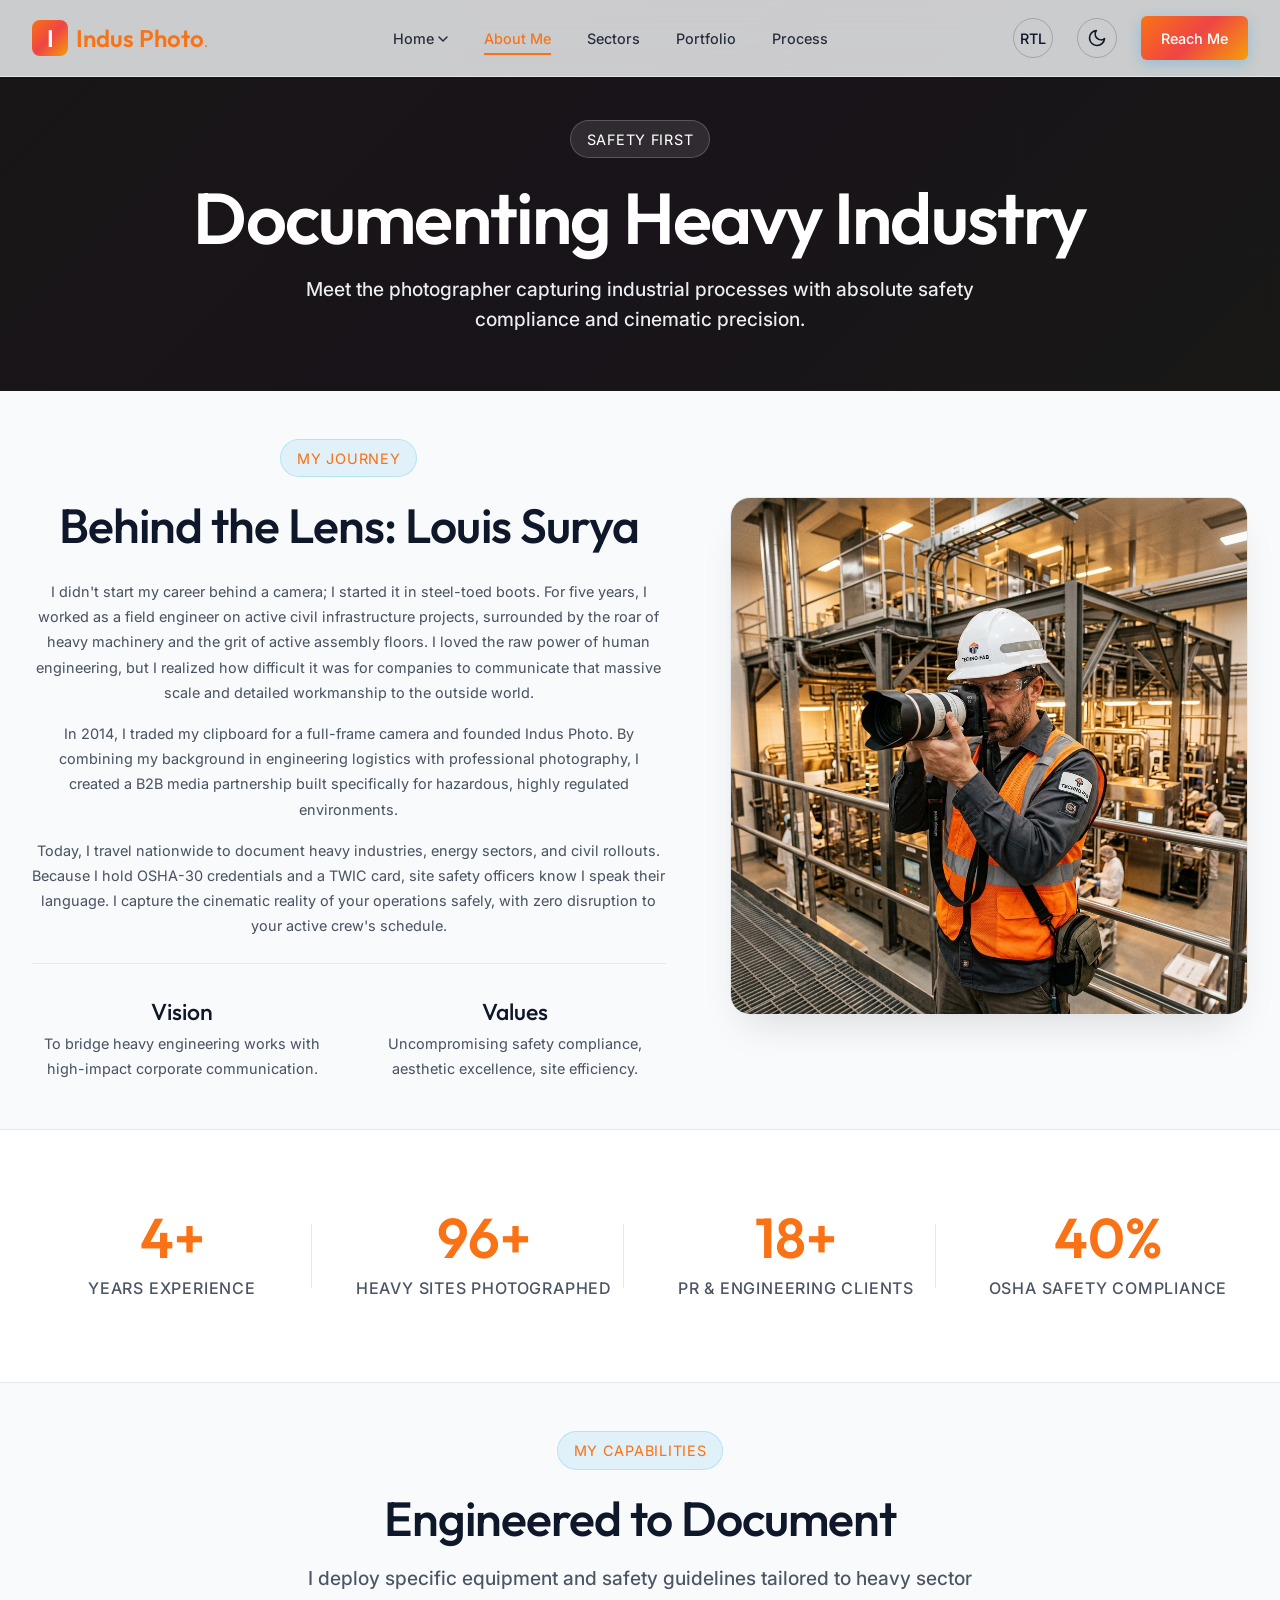
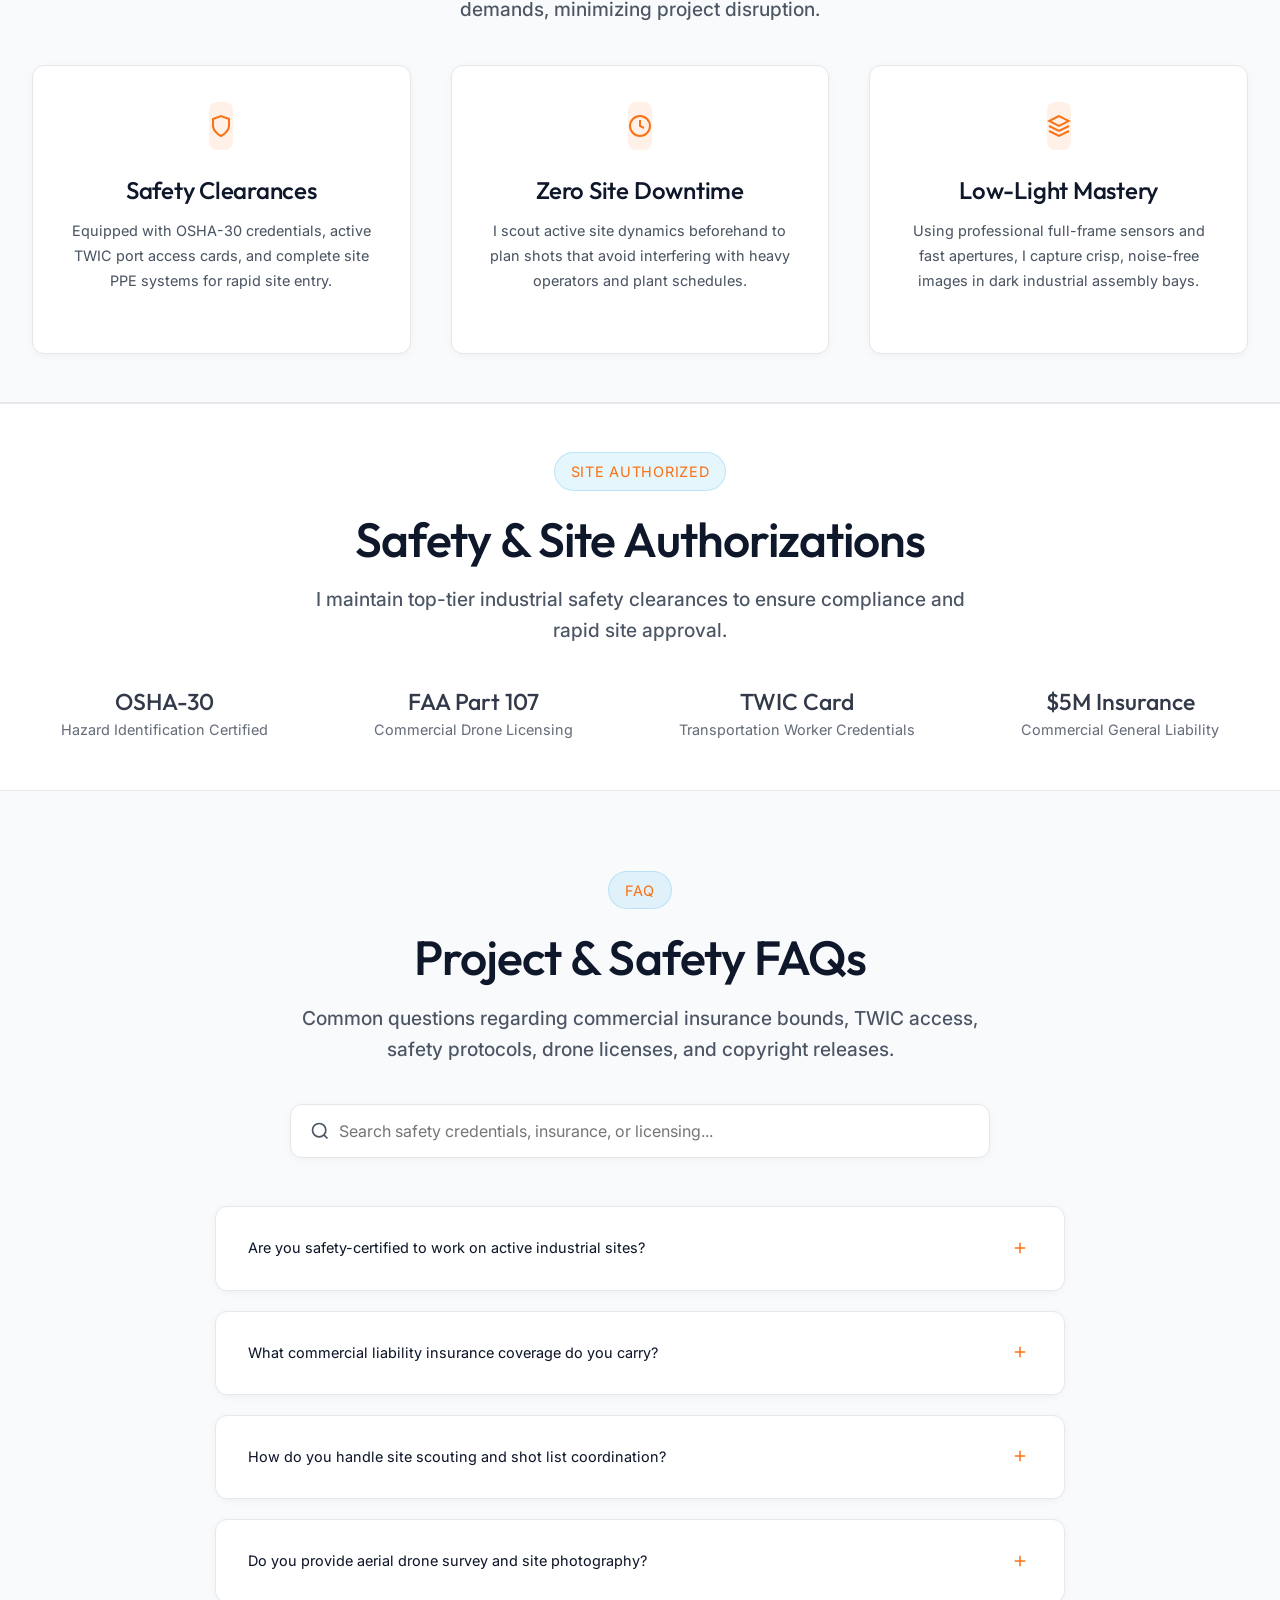
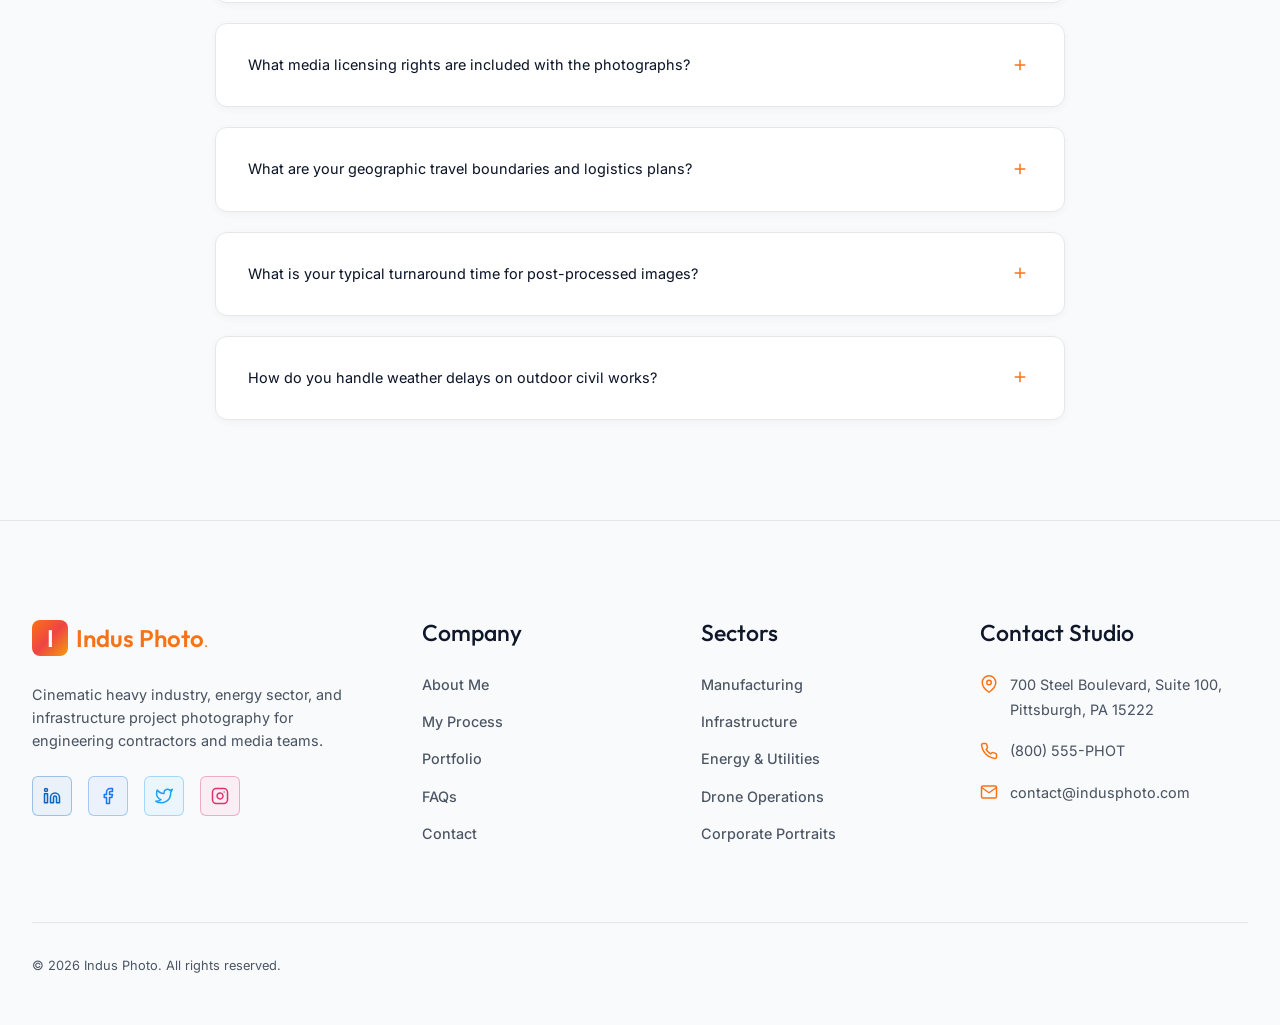
==== commit 8b339e70: "U" ====
--- a/about.html
+++ b/about.html
@@ -44,8 +44,7 @@
         <a href="services.html" class="nav-link" id="nav-services">Sectors</a>
         <a href="portfolio.html" class="nav-link" id="nav-portfolio">Portfolio</a>
         <a href="process.html" class="nav-link" id="nav-process">Process</a>
-        <a href="contact.html" class="nav-link" id="nav-contact">Contact</a>
-        <a href="login.html" class="nav-link mobile-only login-mobile-btn" id="nav-login-mob">Login</a>
+        <a href="contact.html" class="nav-link mobile-only login-mobile-btn" id="nav-login-mob">Reach Me</a>
       </nav>
       <div class="header-actions">
         <!-- RTL Toggle -->
@@ -55,7 +54,7 @@
           <svg class="moon-icon" width="20" height="20" viewBox="0 0 24 24" fill="none" stroke="currentColor" stroke-width="2" stroke-linecap="round" stroke-linejoin="round"><path d="M21 12.79A9 9 0 1 1 11.21 3 7 7 0 0 0 21 12.79z"></path></svg>
           <svg class="sun-icon" width="20" height="20" viewBox="0 0 24 24" fill="none" stroke="currentColor" stroke-width="2" stroke-linecap="round" stroke-linejoin="round"><circle cx="12" cy="12" r="5"></circle><line x1="12" y1="1" x2="12" y2="3"></line><line x1="12" y1="21" x2="12" y2="23"></line><line x1="4.22" y1="4.22" x2="5.64" y2="5.64"></line><line x1="18.36" y1="18.36" x2="19.78" y2="19.78"></line><line x1="1" y1="12" x2="3" y2="12"></line><line x1="21" y1="12" x2="23" y2="12"></line><line x1="4.22" y1="19.78" x2="5.64" y2="18.36"></line><line x1="18.36" y1="5.64" x2="19.78" y2="4.22"></line></svg>
         </button>
-        <a href="login.html" class="btn btn-primary desktop-only" style="padding: 0.6rem 1.25rem; font-size: 0.9rem;">Login</a>
+        <a href="contact.html" class="btn btn-primary desktop-only" style="padding: 0.6rem 1.25rem; font-size: 0.9rem;">Reach Me</a>
         <button class="hamburger" id="hamburger" aria-label="Toggle Navigation">
           <span class="hamburger-line"></span>
           <span class="hamburger-line"></span>
@@ -72,7 +71,7 @@
     <div class="container" style="position: relative; z-index: 2; text-align: center;">
       <span class="badge" style="background: rgba(255,255,255,0.1); color: #FFFFFF; border-color: rgba(255,255,255,0.2);">Safety First</span>
       <h1 style="color: #FFFFFF; font-size: 3.5rem; margin-bottom: 1rem;">Documenting Heavy Industry</h1>
-      <p class="lead-text" style="color: rgba(248, 250, 252, 0.8); max-width: 700px; margin: 0 auto;">Meet the photographer capturing industrial processes with absolute safety compliance and cinematic precision.</p>
+      <p class="inner-hero-subtext" style="color: rgba(248, 250, 252, 0.8); max-width: 700px; margin: 0 auto;">Meet the photographer capturing industrial processes with absolute safety compliance and cinematic precision.</p>
     </div>
   </section>
 
@@ -81,9 +80,11 @@
     <div class="container">
       <div class="stack-on-mobile" style="display: grid; grid-template-columns: 1.1fr 0.9fr; gap: 4rem; align-items: center;">
         <div class="purpose-text-wrapper">
-          <span class="badge">My Purpose</span>
-          <h2 style="font-size: 2.25rem; margin-bottom: 1.5rem;">A Safety-Compliant Media Partner</h2>
-          <p style="margin-bottom: 1.5rem; color: var(--text-muted);">Started in 2014, Indus Photo has spent over a decade documenting the industrial heartbeat. I specialize in capturing highly complex, hazardous engineering environments—from active steel mills and civil infrastructure rollouts to offshore energy utility sites    --- "Loius Surya".</p>
+          <span class="badge">My Journey</span>
+          <h2 style="font-size: 2.25rem; margin-bottom: 1.5rem;">Behind the Lens: Louis Surya</h2>
+          <p style="margin-bottom: 1rem; color: var(--text-muted);">I didn't start my career behind a camera; I started it in steel-toed boots. For five years, I worked as a field engineer on active civil infrastructure projects, surrounded by the roar of heavy machinery and the grit of active assembly floors. I loved the raw power of human engineering, but I realized how difficult it was for companies to communicate that massive scale and detailed workmanship to the outside world.</p>
+          <p style="margin-bottom: 1rem; color: var(--text-muted);">In 2014, I traded my clipboard for a full-frame camera and founded Indus Photo. By combining my background in engineering logistics with professional photography, I created a B2B media partnership built specifically for hazardous, highly regulated environments.</p>
+          <p style="margin-bottom: 1.5rem; color: var(--text-muted);">Today, I travel nationwide to document heavy industries, energy sectors, and civil rollouts. Because I hold OSHA-30 credentials and a TWIC card, site safety officers know I speak their language. I capture the cinematic reality of your operations safely, with zero disruption to your active crew's schedule.</p>
           <div class="purpose-meta">
             <div>
               <h4 style="font-size: 1.1rem; margin-bottom: 0.25rem;">Vision</h4>
@@ -102,8 +103,32 @@
     </div>
   </section>
 
+  <!-- STATISTICS SECTION -->
+  <section class="stats" id="stats" style="border-top: 1px solid var(--border-color); border-bottom: 1px solid var(--border-color); margin-top: 0; box-shadow: none; border-radius: 0; background: var(--bg-card);">
+    <div class="container">
+      <div class="stats-grid">
+        <div class="stat-item">
+          <div class="stat-number" data-target="12" data-suffix="+">0</div>
+          <div class="stat-label">Years Experience</div>
+        </div>
+        <div class="stat-item">
+          <div class="stat-number" data-target="150" data-suffix="+">0</div>
+          <div class="stat-label">Heavy Sites Photographed</div>
+        </div>
+        <div class="stat-item">
+          <div class="stat-number" data-target="45" data-suffix="+">0</div>
+          <div class="stat-label">PR & Engineering Clients</div>
+        </div>
+        <div class="stat-item">
+          <div class="stat-number" data-target="100" data-suffix="%">0</div>
+          <div class="stat-label">OSHA Safety Compliance</div>
+        </div>
+      </div>
+    </div>
+  </section>
+
   <!-- WHY CHOOSE US -->
-  <section class="section" id="our-capabilities" style="background: var(--bg-card); border-top: 1px solid var(--border-color); border-bottom: 1px solid var(--border-color);">
+  <section class="section" id="our-capabilities" style="background: var(--bg-main); border-bottom: 1px solid var(--border-color);">
     <div class="container">
       <div class="section-header">
         <span class="badge">My Capabilities</span>
--- a/styles.css
+++ b/styles.css
@@ -138,6 +138,14 @@
   font-size: clamp(1.05rem, 1.5vw, 1.35rem) !important; /* 17px to 21px */
   line-height: 1.6;
   color: var(--text-muted) !important;
+}
+
+.inner-hero-subtext {
+  font-family: var(--font-body);
+  font-weight: 480 !important;
+  font-size: clamp(1.05rem, 1.5vw, 1.35rem) !important;
+  line-height: 1.6;
+  color: rgba(248, 250, 252, 0.95) !important;
 }
 
 .btn, button, input[type="submit"] {
@@ -377,7 +385,7 @@
 /* Theme Toggle */
 .theme-toggle {
   background: none;
-  border: none;
+  border: 1px solid rgba(15, 23, 42, 0.22); /* More visible medium-contrast border */
   color: var(--text-main) !important;
   cursor: pointer;
   font-size: 1.25rem;
@@ -387,11 +395,16 @@
   display: flex;
   align-items: center;
   justify-content: center;
-  transition: background var(--transition-fast);
+  transition: all var(--transition-fast);
+}
+
+body.dark-mode .theme-toggle {
+  border: 1px solid rgba(249, 250, 252, 0.35); /* More visible medium-contrast border for dark mode */
 }
 
 .theme-toggle:hover {
   background: rgba(14, 165, 233, 0.1);
+  border-color: var(--accent);
 }
 
 .theme-toggle .sun-icon {
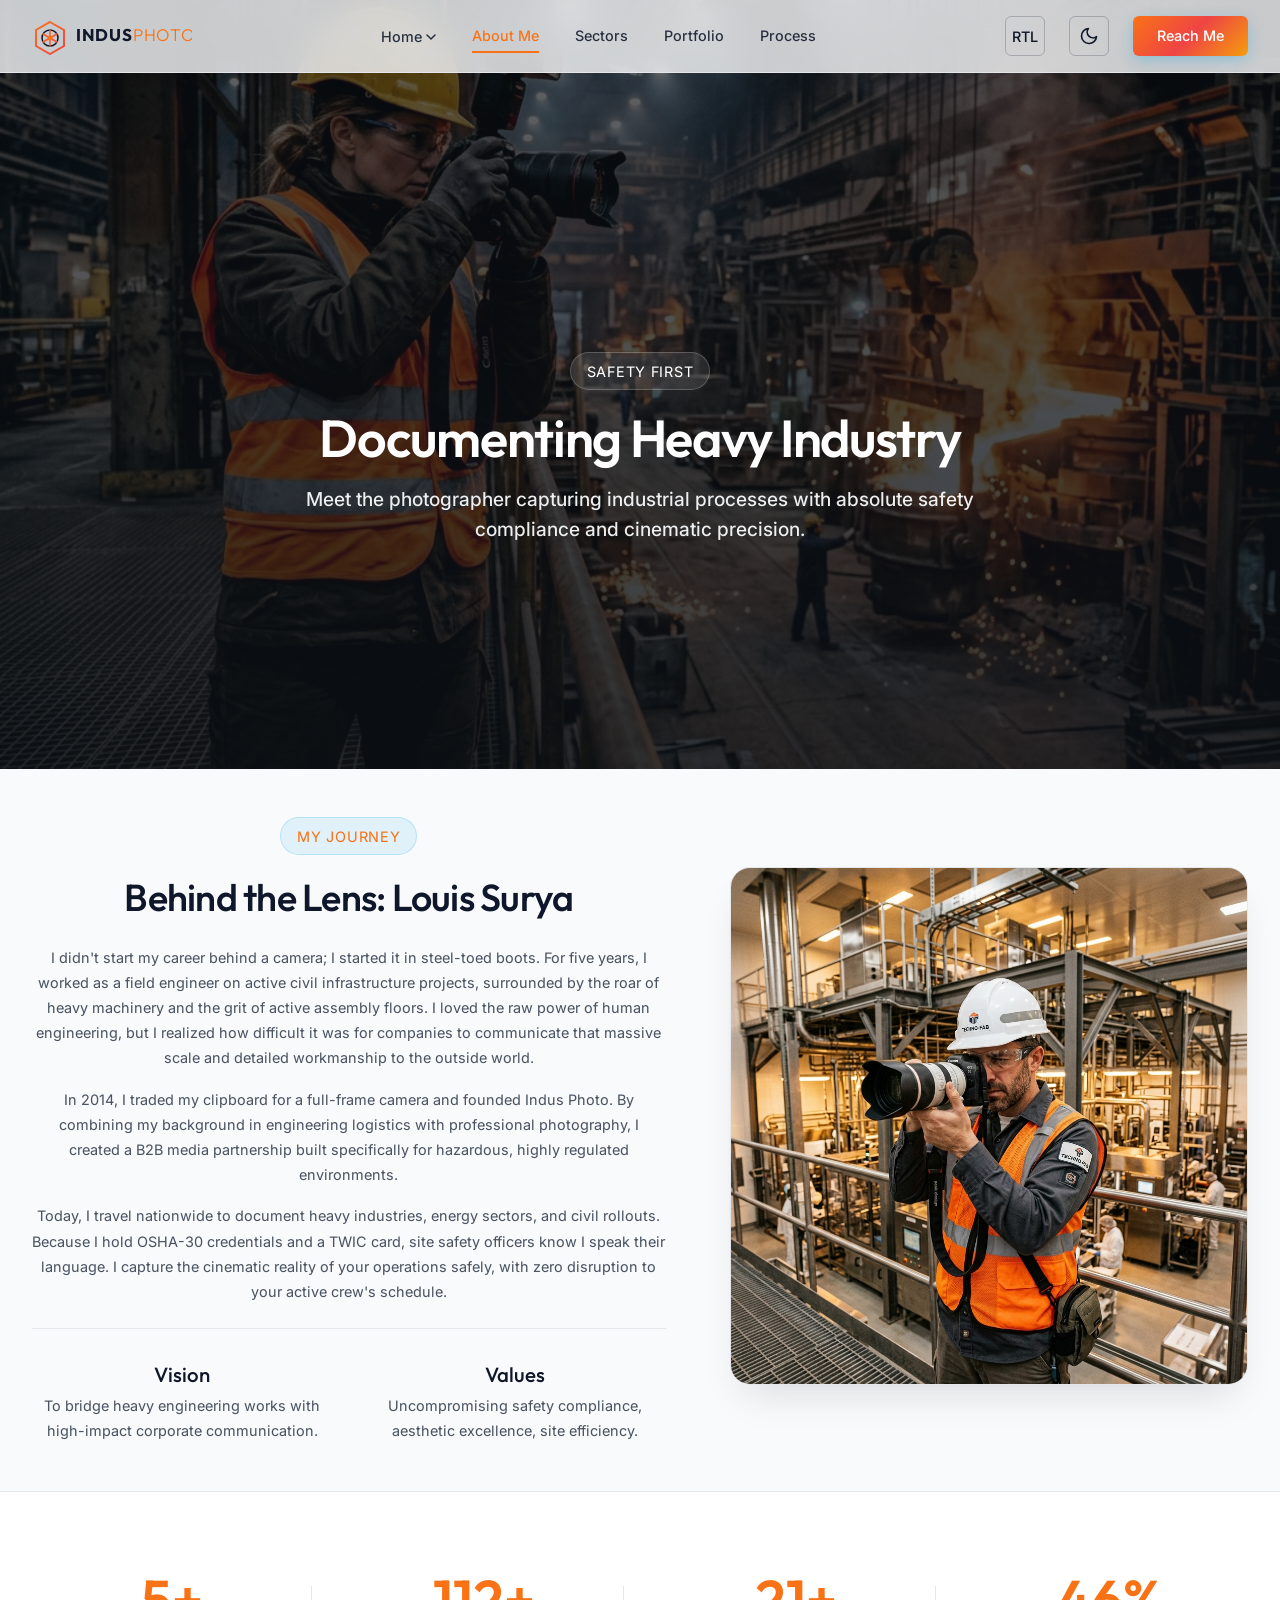
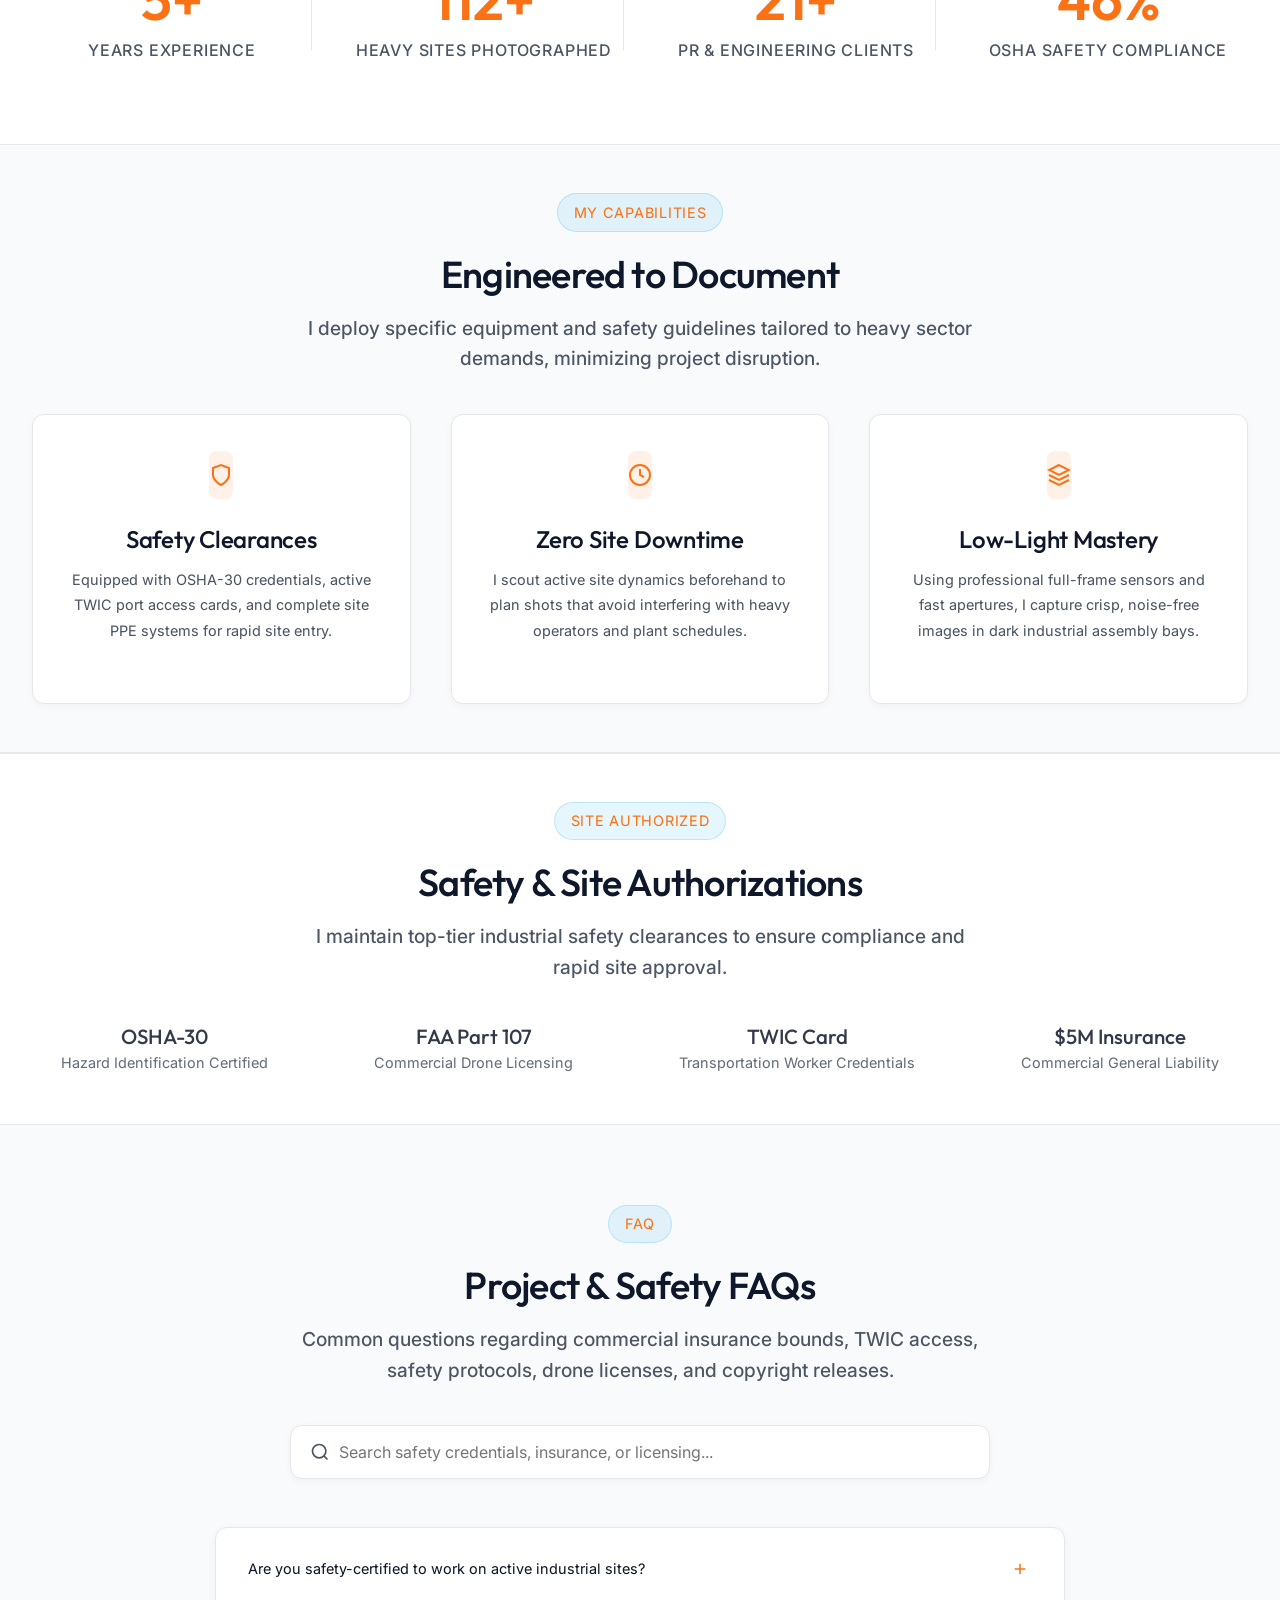
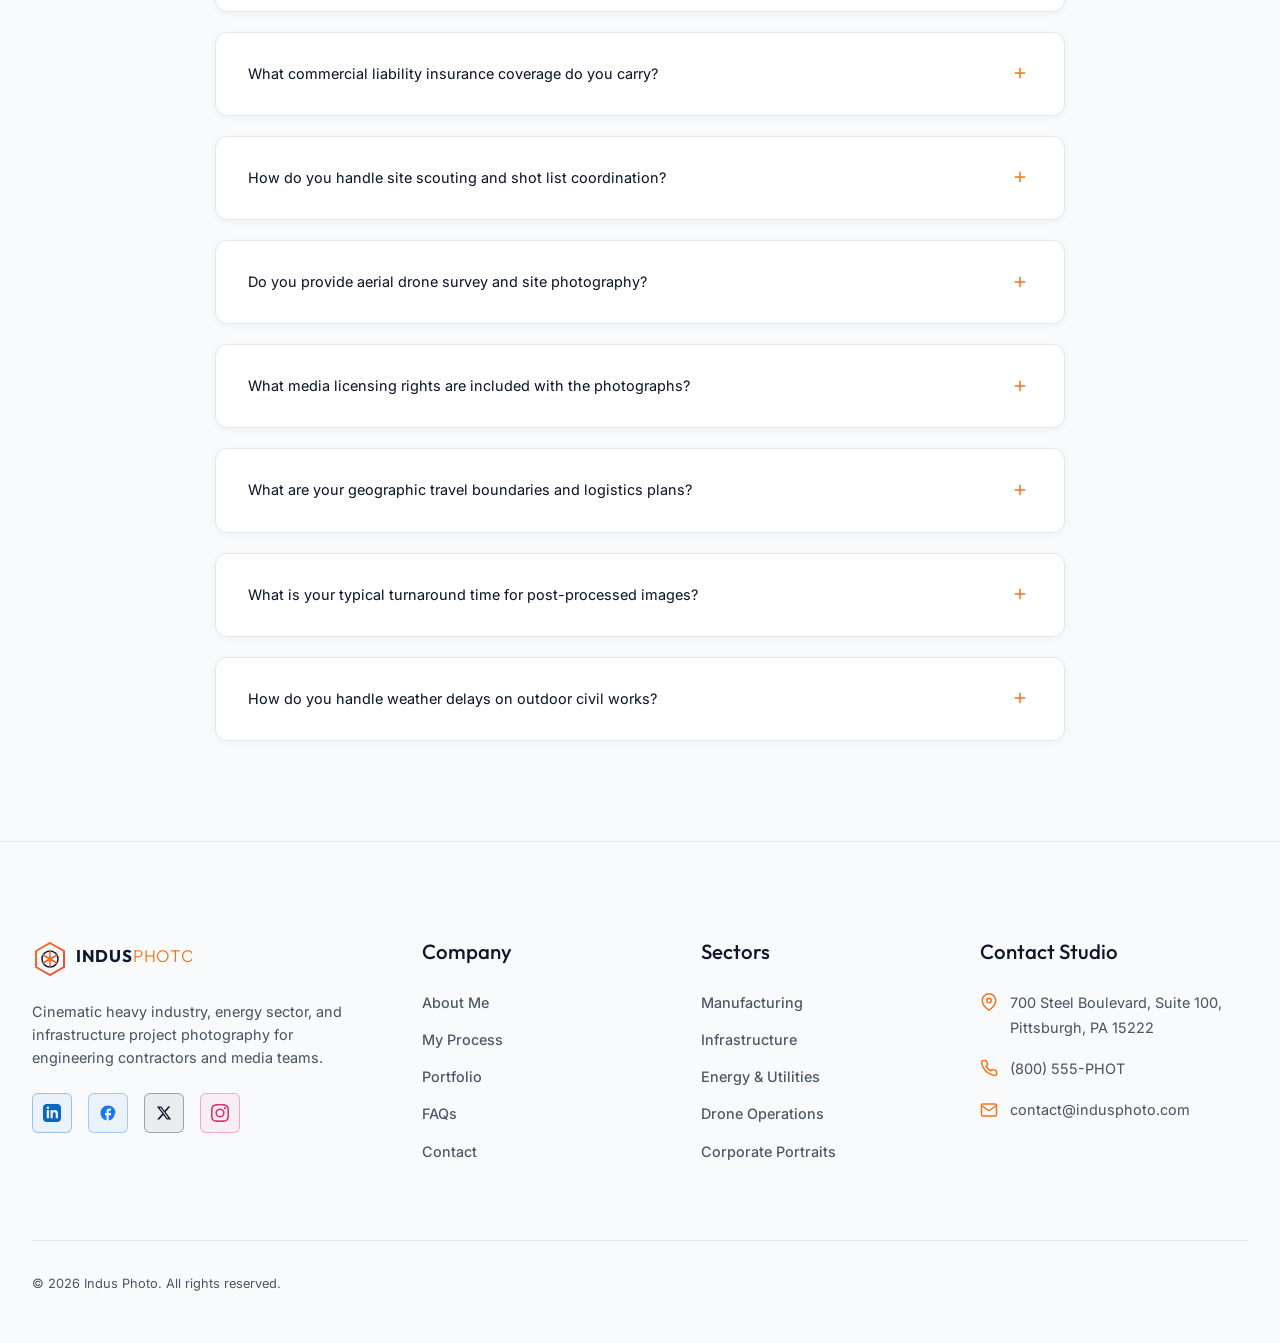
==== commit abb0b143: "U" ====
--- a/about.html
+++ b/about.html
@@ -24,9 +24,28 @@
   <header class="header sticky" id="header" style="background: var(--bg-header); border-bottom: 1px solid var(--border-color);">
     <div class="container header-container">
       <a href="index.html" class="logo">
-        <div class="logo-icon">I</div>
-        <div class="logo-text">Indus Photo<span>.</span></div>
-      </a>
+          <svg class="logo-graphics" width="160" height="38" viewBox="0 0 160 38" fill="none" xmlns="http://www.w3.org/2000/svg">
+          <g transform="translate(2, 3)">
+            <polygon points="16,2 30,10 30,26 16,34 2,26 2,10" stroke="url(#logo-gradient)" stroke-width="2" fill="none" />
+            <circle cx="16" cy="18" r="8" stroke="var(--text-main)" stroke-width="1.5" />
+            <path d="M16,10 L16,18" stroke="url(#logo-gradient)" stroke-width="1.5" stroke-linecap="round" />
+            <path d="M23,14 L16,18" stroke="url(#logo-gradient)" stroke-width="1.5" stroke-linecap="round" />
+            <path d="M23,22 L16,18" stroke="url(#logo-gradient)" stroke-width="1.5" stroke-linecap="round" />
+            <path d="M16,26 L16,18" stroke="url(#logo-gradient)" stroke-width="1.5" stroke-linecap="round" />
+            <path d="M9,22 L16,18" stroke="url(#logo-gradient)" stroke-width="1.5" stroke-linecap="round" />
+            <path d="M9,14 L16,18" stroke="url(#logo-gradient)" stroke-width="1.5" stroke-linecap="round" />
+            <circle cx="16" cy="18" r="2.5" fill="var(--accent)" />
+          </g>
+          <text x="44" y="24" font-family="var(--font-heading)" font-weight="700" font-size="17" fill="var(--text-main)" letter-spacing="0.04em">INDUS</text>
+          <text x="101" y="24" font-family="var(--font-heading)" font-weight="300" font-size="17" fill="var(--accent)" letter-spacing="0.04em">PHOTO</text>
+          <defs>
+            <linearGradient id="logo-gradient" x1="2" y1="2" x2="30" y2="34" gradientUnits="userSpaceOnUse">
+              <stop offset="0%" stop-color="#F97316" />
+              <stop offset="100%" stop-color="#EF4444" />
+            </linearGradient>
+          </defs>
+        </svg>
+        </a>
       <nav class="nav" id="nav-menu">
         <div class="nav-dropdown desktop-only">
           <a href="#" class="nav-link dropdown-toggle" id="nav-home">Home <svg class="dropdown-arrow" width="10"
@@ -54,7 +73,7 @@
           <svg class="moon-icon" width="20" height="20" viewBox="0 0 24 24" fill="none" stroke="currentColor" stroke-width="2" stroke-linecap="round" stroke-linejoin="round"><path d="M21 12.79A9 9 0 1 1 11.21 3 7 7 0 0 0 21 12.79z"></path></svg>
           <svg class="sun-icon" width="20" height="20" viewBox="0 0 24 24" fill="none" stroke="currentColor" stroke-width="2" stroke-linecap="round" stroke-linejoin="round"><circle cx="12" cy="12" r="5"></circle><line x1="12" y1="1" x2="12" y2="3"></line><line x1="12" y1="21" x2="12" y2="23"></line><line x1="4.22" y1="4.22" x2="5.64" y2="5.64"></line><line x1="18.36" y1="18.36" x2="19.78" y2="19.78"></line><line x1="1" y1="12" x2="3" y2="12"></line><line x1="21" y1="12" x2="23" y2="12"></line><line x1="4.22" y1="19.78" x2="5.64" y2="18.36"></line><line x1="18.36" y1="5.64" x2="19.78" y2="4.22"></line></svg>
         </button>
-        <a href="contact.html" class="btn btn-primary desktop-only" style="padding: 0.6rem 1.25rem; font-size: 0.9rem;">Reach Me</a>
+        <a href="contact.html" class="btn btn-primary desktop-only">Reach Me</a>
         <button class="hamburger" id="hamburger" aria-label="Toggle Navigation">
           <span class="hamburger-line"></span>
           <span class="hamburger-line"></span>
@@ -66,8 +85,10 @@
   </header>
 
   <!-- INNER PAGE HERO -->
-  <section class="section" style="padding-top: 7.5rem; padding-bottom: 3.5rem; background: var(--primary); color: #FFFFFF; position: relative;">
-    <div style="position: absolute; top: 0; left: 0; width: 100%; height: 100%; background: var(--premium-gradient); opacity: 0.05;"></div>
+  <section class="inner-hero">
+    <div class="hero-bg">
+      <img src="images/about_hero.png" alt="Louis Surya working on-site at a heavy machinery facility">
+    </div>
     <div class="container" style="position: relative; z-index: 2; text-align: center;">
       <span class="badge" style="background: rgba(255,255,255,0.1); color: #FFFFFF; border-color: rgba(255,255,255,0.2);">Safety First</span>
       <h1 style="color: #FFFFFF; font-size: 3.5rem; margin-bottom: 1rem;">Documenting Heavy Industry</h1>
@@ -328,22 +349,41 @@
       <div class="footer-grid">
         <div class="footer-brand">
           <a href="index.html" class="logo">
-            <div class="logo-icon">I</div>
-            <div class="logo-text">Indus Photo<span>.</span></div>
-          </a>
+          <svg class="logo-graphics" width="160" height="38" viewBox="0 0 160 38" fill="none" xmlns="http://www.w3.org/2000/svg">
+          <g transform="translate(2, 3)">
+            <polygon points="16,2 30,10 30,26 16,34 2,26 2,10" stroke="url(#logo-gradient)" stroke-width="2" fill="none" />
+            <circle cx="16" cy="18" r="8" stroke="var(--text-main)" stroke-width="1.5" />
+            <path d="M16,10 L16,18" stroke="url(#logo-gradient)" stroke-width="1.5" stroke-linecap="round" />
+            <path d="M23,14 L16,18" stroke="url(#logo-gradient)" stroke-width="1.5" stroke-linecap="round" />
+            <path d="M23,22 L16,18" stroke="url(#logo-gradient)" stroke-width="1.5" stroke-linecap="round" />
+            <path d="M16,26 L16,18" stroke="url(#logo-gradient)" stroke-width="1.5" stroke-linecap="round" />
+            <path d="M9,22 L16,18" stroke="url(#logo-gradient)" stroke-width="1.5" stroke-linecap="round" />
+            <path d="M9,14 L16,18" stroke="url(#logo-gradient)" stroke-width="1.5" stroke-linecap="round" />
+            <circle cx="16" cy="18" r="2.5" fill="var(--accent)" />
+          </g>
+          <text x="44" y="24" font-family="var(--font-heading)" font-weight="700" font-size="17" fill="var(--text-main)" letter-spacing="0.04em">INDUS</text>
+          <text x="101" y="24" font-family="var(--font-heading)" font-weight="300" font-size="17" fill="var(--accent)" letter-spacing="0.04em">PHOTO</text>
+          <defs>
+            <linearGradient id="logo-gradient" x1="2" y1="2" x2="30" y2="34" gradientUnits="userSpaceOnUse">
+              <stop offset="0%" stop-color="#F97316" />
+              <stop offset="100%" stop-color="#EF4444" />
+            </linearGradient>
+          </defs>
+        </svg>
+        </a>
           <p class="footer-desc">Cinematic heavy industry, energy sector, and infrastructure project photography for engineering contractors and media teams.</p>
           <div class="social-links">
             <a href="#" class="social-btn brand-linkedin" aria-label="LinkedIn">
-              <svg width="18" height="18" viewBox="0 0 24 24" fill="none" stroke="currentColor" stroke-width="2" stroke-linecap="round" stroke-linejoin="round"><path d="M16 8a6 6 0 0 1 6 6v7h-4v-7a2 2 0 0 0-2-2 2 2 0 0 0-2 2v7h-4v-7a6 6 0 0 1 6-6z"></path><rect x="2" y="9" width="4" height="12"></rect><circle cx="4" cy="4" r="2"></circle></svg>
+              <svg width="18" height="18" viewBox="0 0 24 24" fill="currentColor"><path d="M19 0h-14c-2.761 0-5 2.239-5 5v14c0 2.761 2.239 5 5 5h14c2.762 0 5-2.239 5-5v-14c0-2.761-2.238-5-5-5zm-11 19h-3v-11h3v11zm-1.5-12.268c-.966 0-1.75-.779-1.75-1.75s.784-1.75 1.75-1.75 1.75.779 1.75 1.75-.784 1.75-1.75 1.75zm13.5 12.268h-3v-5.604c0-3.368-4-3.113-4 0v5.604h-3v-11h3v1.765c1.396-2.586 7-2.777 7 2.476v6.759z"/></svg>
             </a>
             <a href="#" class="social-btn brand-facebook" aria-label="Facebook">
-              <svg width="18" height="18" viewBox="0 0 24 24" fill="none" stroke="currentColor" stroke-width="2" stroke-linecap="round" stroke-linejoin="round"><path d="M18 2h-3a5 5 0 0 0-5 5v3H7v4h3v8h4v-8h3l1-4h-4V7a1 1 0 0 1 1-1h3z"></path></svg>
+              <svg width="18" height="18" viewBox="0 0 24 24" fill="currentColor"><path d="M22 12c0-5.52-4.48-10-10-10S2 6.48 2 12c0 4.84 3.44 8.87 8 9.8V15H8v-3h2V9.5C10 7.57 11.57 6 13.5 6H16v3h-2c-.55 0-1 .45-1 1v2h3v3h-3v6.95c4.56-.93 8-4.96 8-9.75z"/></svg>
             </a>
-            <a href="#" class="social-btn brand-twitter" aria-label="Twitter">
-              <svg width="18" height="18" viewBox="0 0 24 24" fill="none" stroke="currentColor" stroke-width="2" stroke-linecap="round" stroke-linejoin="round"><path d="M23 3a10.9 10.9 0 0 1-3.14 1.53 4.48 4.48 0 0 0-7.86 3v1A10.66 10.66 0 0 1 3 4s-4 9 5 13a11.64 11.64 0 0 1-7 2c9 5 20 0 20-11.5a4.5 4.5 0 0 0-.08-.83A7.72 7.72 0 0 0 23 3z"></path></svg>
+            <a href="#" class="social-btn brand-x" aria-label="X (Twitter)">
+              <svg width="16" height="16" viewBox="0 0 24 24" fill="currentColor"><path d="M18.244 2.25h3.308l-7.227 8.26 8.502 11.24H16.17l-5.214-6.817L4.99 21.75H1.68l7.73-8.835L1.254 2.25H8.08l4.713 6.231zm-1.161 17.52h1.833L7.084 4.126H5.117z"/></svg>
             </a>
             <a href="#" class="social-btn brand-instagram" aria-label="Instagram">
-              <svg width="18" height="18" viewBox="0 0 24 24" fill="none" stroke="currentColor" stroke-width="2" stroke-linecap="round" stroke-linejoin="round"><rect x="2" y="2" width="20" height="20" rx="5" ry="5"></rect><path d="M16 11.37A4 4 0 1 1 12.63 8 4 4 0 0 1 16 11.37z"></path><line x1="17.5" y1="6.5" x2="17.51" y2="6.5"></line></svg>
+              <svg width="18" height="18" viewBox="0 0 24 24" fill="currentColor"><path d="M12 2.163c3.204 0 3.584.012 4.85.07 3.252.148 4.771 1.691 4.919 4.919.058 1.265.069 1.645.069 4.849 0 3.205-.012 3.584-.069 4.849-.149 3.225-1.664 4.771-4.919 4.919-1.266.058-1.644.07-4.85.07-3.204 0-3.584-.012-4.849-.07-3.26-.149-4.771-1.699-4.919-4.92-.058-1.265-.07-1.644-.07-4.849 0-3.204.013-3.583.07-4.849.149-3.227 1.664-4.771 4.919-4.919 1.266-.057 1.645-.069 4.849-.069zM12 0C8.741 0 8.333.014 7.053.072 2.695.272.273 2.69.073 7.051.014 8.333 0 8.741 0 12c0 3.259.014 3.668.072 4.948.2 4.358 2.618 6.78 6.98 6.98 1.281.058 1.689.072 4.948.072 3.259 0 3.668-.014 4.948-.072 4.354-.2 6.782-2.618 6.979-6.98.059-1.28.073-1.689.073-4.948 0-3.259-.014-3.667-.072-4.947-.196-4.354-2.617-6.78-6.979-6.98C15.668.014 15.259 0 12 0zm0 5.838a6.162 6.162 0 1 0 0 12.324 6.162 6.162 0 0 0 0-12.324zM12 16a4 4 0 1 1 0-8 4 4 0 0 1 0 8zm6.406-11.845a1.44 1.44 0 1 0 0 2.881 1.44 1.44 0 0 0 0-2.881z"/></svg>
             </a>
           </div>
         </div>
--- a/styles.css
+++ b/styles.css
@@ -90,7 +90,7 @@
 h1, .h1 {
   font-family: var(--font-heading);
   font-weight: 580 !important; /* Max weight — never 600+ */
-  font-size: clamp(3rem, 6vw, 4.5rem) !important; /* 48px to 72px (lower end of scale) */
+  font-size: clamp(2.25rem, 4.5vw, 3.25rem) !important; /* Reduced for better balance */
   line-height: 1.1;
   color: var(--text-main);
   letter-spacing: -0.025em;
@@ -99,7 +99,7 @@
 h2, .h2 {
   font-family: var(--font-heading);
   font-weight: 540 !important; /* Max weight — never 600+ */
-  font-size: clamp(2rem, 4vw, 3rem) !important; /* 32px to 48px (lower end of scale) */
+  font-size: clamp(1.75rem, 3.2vw, 2.35rem) !important; /* Reduced for better balance */
   line-height: 1.2;
   color: var(--text-main);
   letter-spacing: -0.02em;
@@ -108,7 +108,7 @@
 h3, .h3 {
   font-family: var(--font-heading);
   font-weight: 520 !important; /* Max weight — never 600+ */
-  font-size: clamp(1.5rem, 2.5vw, 2rem) !important; /* 24px to 32px (lower end of scale) */
+  font-size: clamp(1.35rem, 2.2vw, 1.65rem) !important; /* Reduced for better balance */
   line-height: 1.25;
   color: var(--text-main);
   letter-spacing: -0.01em;
@@ -119,7 +119,7 @@
 h6, .h6 {
   font-family: var(--font-heading);
   font-weight: 500 !important; /* Subheading level */
-  font-size: clamp(1.15rem, 1.8vw, 1.45rem) !important; /* 18px to 23px (lower end of scale) */
+  font-size: clamp(1.1rem, 1.6vw, 1.3rem) !important; /* Reduced for better balance */
   line-height: 1.35;
   color: var(--text-main);
 }
@@ -2367,15 +2367,19 @@
   border-color: #1877F2 !important;
 }
 
-.social-btn.brand-twitter {
-  color: #1DA1F2;
-  border-color: rgba(29, 161, 242, 0.35);
-  background: rgba(29, 161, 242, 0.06);
-}
-.social-btn.brand-twitter:hover {
-  background: #1DA1F2 !important;
-  color: #FFFFFF !important;
-  border-color: #1DA1F2 !important;
+.social-btn.brand-x {
+  color: var(--text-main);
+  border-color: rgba(15, 23, 42, 0.35);
+  background: rgba(15, 23, 42, 0.06);
+}
+body.dark-mode .social-btn.brand-x {
+  border-color: rgba(249, 250, 252, 0.35);
+  background: rgba(249, 250, 252, 0.06);
+}
+.social-btn.brand-x:hover {
+  background: var(--text-main) !important;
+  color: var(--bg-main) !important;
+  border-color: var(--text-main) !important;
 }
 
 .social-btn.brand-instagram {
@@ -2989,5 +2993,176 @@
   justify-content: center !important;
 }
 
-
-
+/* --- ADDED CUSTOM STYLE REFINEMENTS --- */
+
+/* Header Actions Button & Toggle Consistency */
+.header-actions .theme-toggle {
+  border-radius: var(--radius-sm) !important;
+  width: 40px;
+  height: 40px;
+}
+.header-actions .btn {
+  height: 40px !important;
+  box-sizing: border-box;
+  padding: 0 1.5rem !important;
+  /* Removed display: inline-flex !important to respect desktop-only visibility on mobile */
+  align-items: center !important;
+  justify-content: center !important;
+  font-size: 0.9rem !important;
+  border-radius: var(--radius-sm) !important;
+  margin-top: 0 !important;
+}
+
+/* Card CTA alignment at the bottom of the card */
+.premium-card .card-cta,
+.premium-card .btn.card-cta {
+  margin-top: auto !important;
+}
+
+/* Inner Hero Styles - Scaling heights for visual impact */
+.inner-hero {
+  padding: 9rem 0 4.5rem;
+  background: var(--primary);
+  color: #FFFFFF;
+  position: relative;
+  overflow: hidden;
+  display: flex;
+  align-items: center;
+  justify-content: center;
+  min-height: 320px;
+}
+.inner-hero .hero-bg img {
+  opacity: 0.35 !important;
+}
+
+@media (min-width: 768px) {
+  .inner-hero {
+    padding: 18rem 0 12rem;
+    min-height: 620px;
+  }
+  .inner-hero .hero-bg img {
+    opacity: 0.52 !important;
+  }
+}
+
+@media (min-width: 1024px) {
+  .inner-hero {
+    padding: 22rem 0 14rem;
+    min-height: 740px;
+  }
+  .inner-hero .hero-bg img {
+    opacity: 0.55 !important;
+  }
+}
+
+@media (min-width: 1440px) {
+  .inner-hero {
+    padding: 28rem 0 18rem;
+    min-height: 900px;
+  }
+  .inner-hero .hero-bg img {
+    opacity: 0.58 !important;
+  }
+}
+
+/* ─── 360px: Home hero – stack buttons & show bg image below trust badges ─── */
+@media (max-width: 360px) {
+  /* Stack CTA buttons one by one */
+  .hero > .container > div > div[style*="display: flex"][style*="gap: 1.25rem"],
+  .hero div[style*="display: flex"][style*="gap: 1.25rem"][style*="justify-content: center"][style*="padding-bottom"] {
+    flex-direction: column !important;
+    align-items: stretch !important;
+    gap: 0.85rem !important;
+    padding-left: 0.5rem !important;
+    padding-right: 0.5rem !important;
+  }
+
+  /* Make sure each button fills full width and is clearly separated */
+  .hero .btn {
+    width: 100% !important;
+    text-align: center !important;
+    justify-content: center !important;
+  }
+
+  /* Hero bg image: pull out of absolute flow and show below trust badges */
+  .hero {
+    flex-direction: column !important;
+    height: auto !important;
+    min-height: auto !important;
+    padding-bottom: 0 !important;
+    overflow: visible !important;
+  }
+
+  .hero-bg {
+    position: relative !important;
+    width: 100% !important;
+    height: 220px !important;
+    order: 10;
+    flex-shrink: 0;
+    z-index: 1;
+  }
+
+  .hero-bg img {
+    opacity: 1 !important;
+    filter: none !important;
+    border-radius: 0;
+  }
+
+  .hero-bg::after {
+    display: none !important;
+  }
+
+  /* Content sits above, bg image flows below */
+  .hero > .container {
+    order: 1;
+    position: relative !important;
+    z-index: 2;
+    padding-top: 7rem !important;
+    padding-bottom: 1.5rem !important;
+    background: var(--primary);
+  }
+
+  /* ─── 360px: Inner-page heroes – show bg image below text, not as overlay ─── */
+  .inner-hero {
+    flex-direction: column !important;
+    height: auto !important;
+    min-height: auto !important;
+    padding-top: 5rem !important;
+    padding-bottom: 0 !important;
+    overflow: visible !important;
+    align-items: stretch !important;
+  }
+
+  /* Content block sits on top with a solid background */
+  .inner-hero > .container {
+    order: 1;
+    position: relative !important;
+    z-index: 2;
+    padding-top: 2rem !important;
+    padding-bottom: 2rem !important;
+    background: var(--primary);
+  }
+
+  /* Pull the bg wrapper out of absolute stacking and place it below */
+  .inner-hero .hero-bg {
+    position: relative !important;
+    order: 10;
+    width: 100% !important;
+    height: 220px !important;
+    flex-shrink: 0;
+    z-index: 1;
+  }
+
+  /* Show image at full opacity – it's decorative below the text now */
+  .inner-hero .hero-bg img {
+    opacity: 1 !important;
+    filter: none !important;
+    border-radius: 0;
+    object-fit: cover;
+  }
+
+  /* Remove the dark overlay so the image is fully visible */
+  .inner-hero .hero-bg::after {
+    display: none !important;
+  }
+}
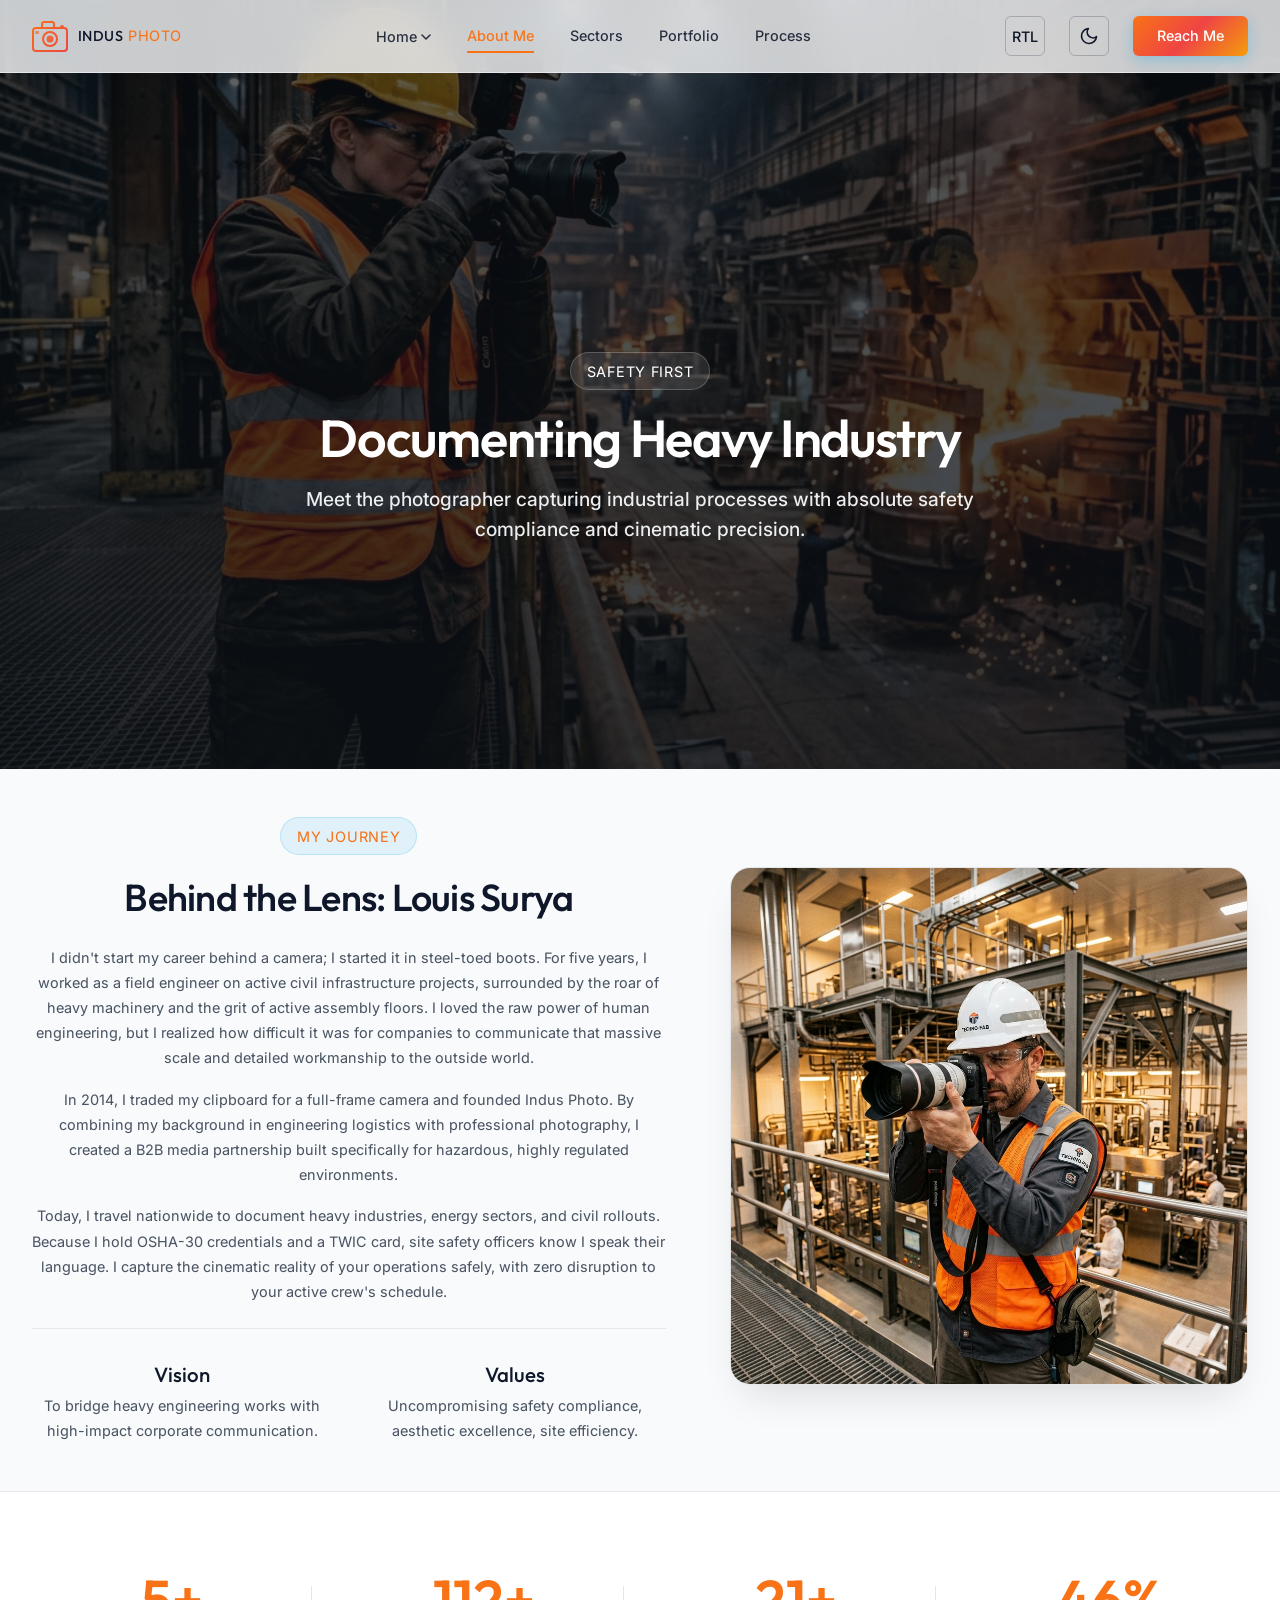
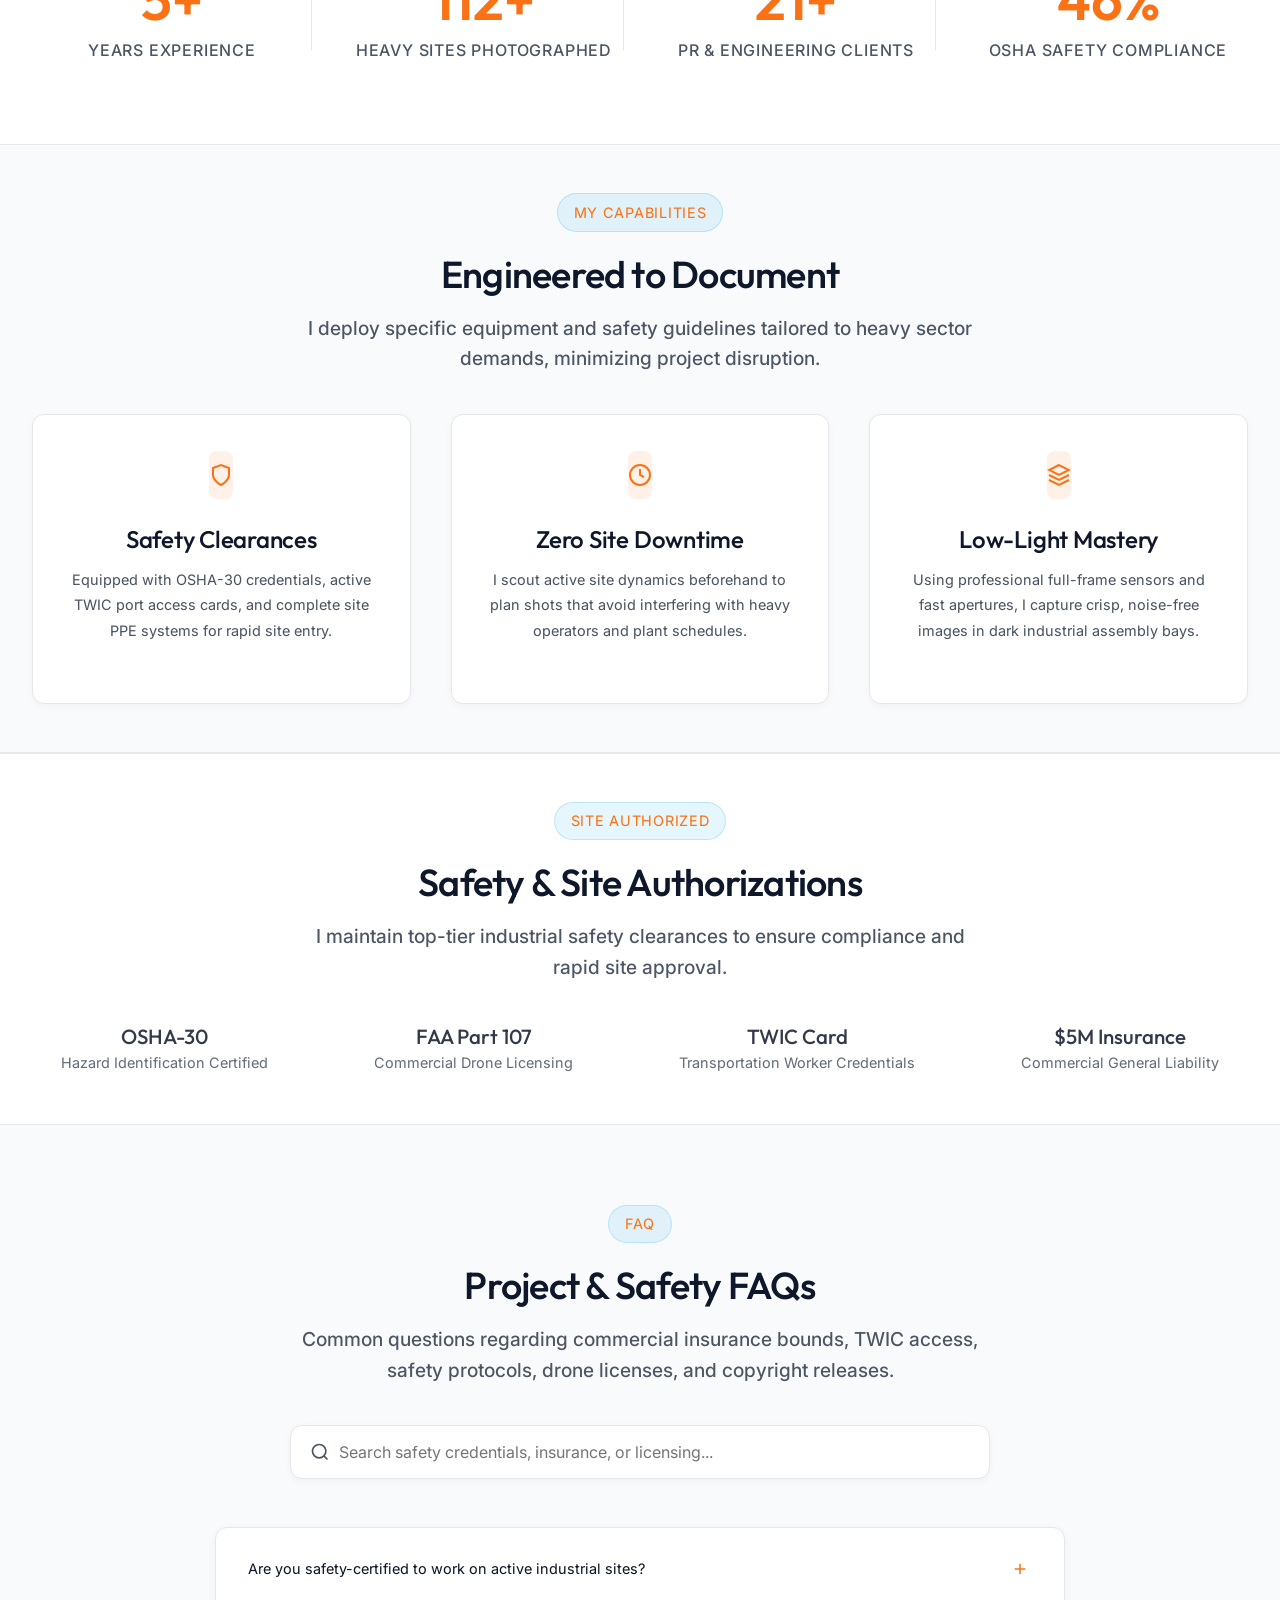
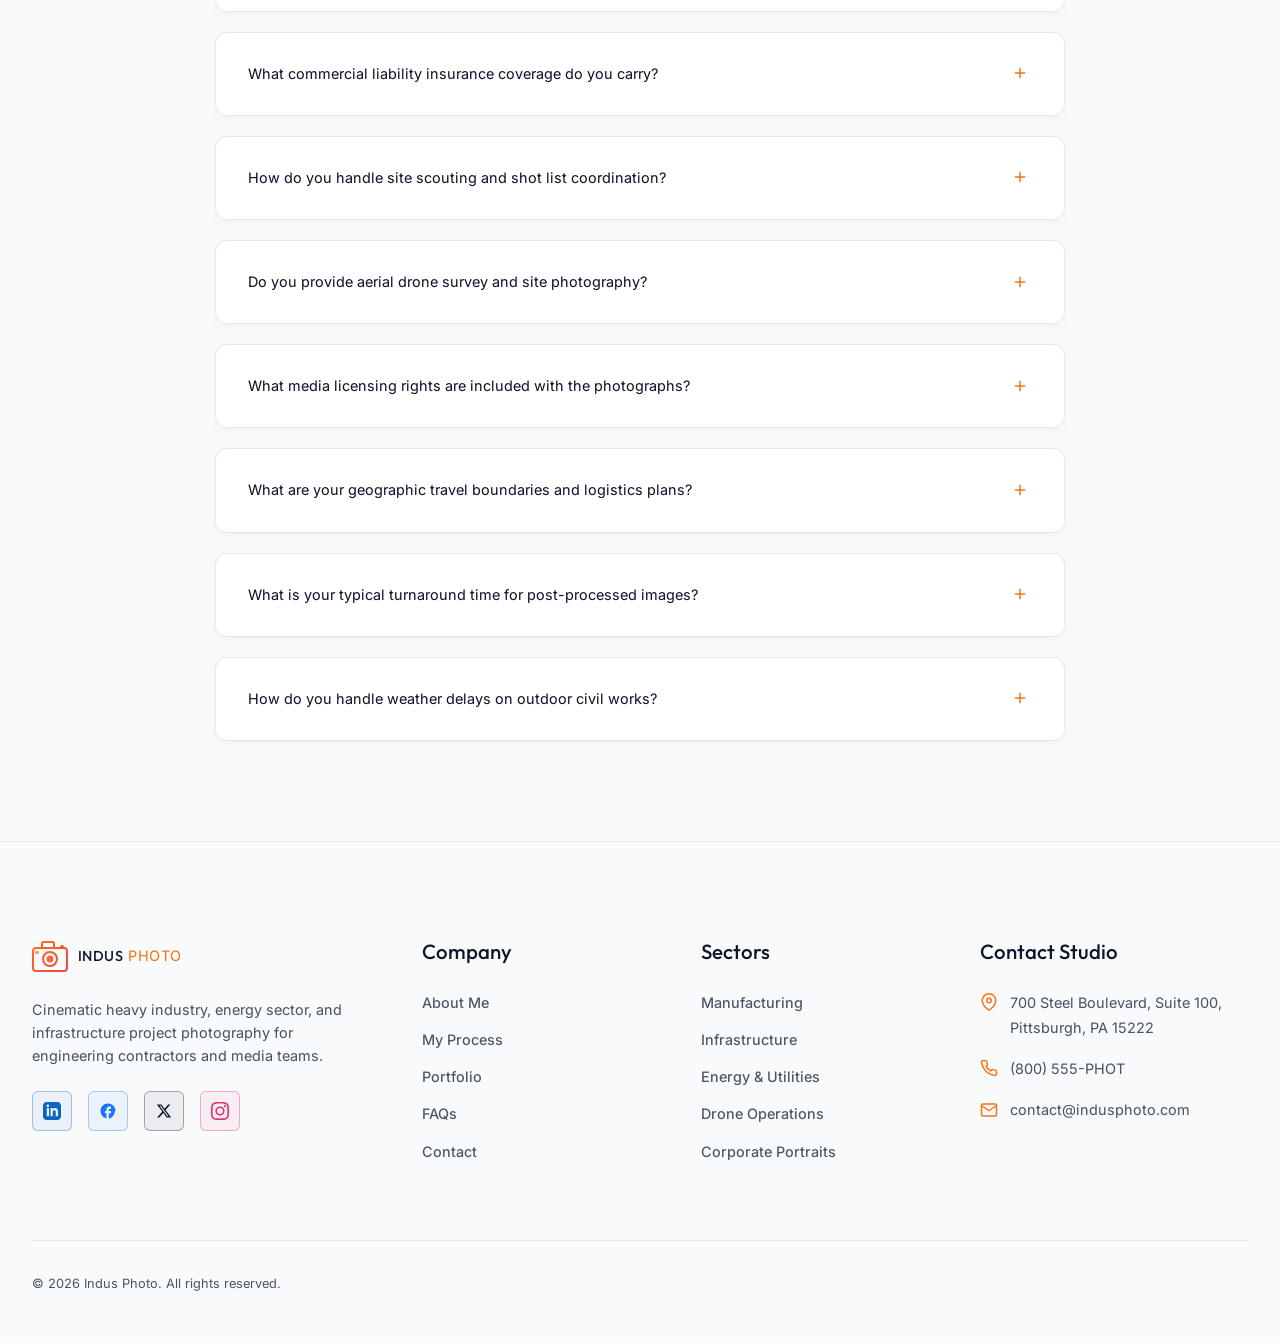
==== commit 1926a239: "U" ====
--- a/about.html
+++ b/about.html
@@ -1,4 +1,4 @@
-<!DOCTYPE html>
+﻿<!DOCTYPE html>
 <html lang="en">
 <head>
   <meta charset="UTF-8">
@@ -13,7 +13,7 @@
   <meta property="og:type" content="website">
 
   <!-- Favicon -->
-  <link rel="icon" type="image/svg+xml" href="images/favicon.svg">
+  <link rel="icon" type="image/svg+xml" href="favicon.svg">
 
   <!-- CSS Link -->
   <link rel="stylesheet" href="styles.css">
@@ -24,27 +24,7 @@
   <header class="header sticky" id="header" style="background: var(--bg-header); border-bottom: 1px solid var(--border-color);">
     <div class="container header-container">
       <a href="index.html" class="logo">
-          <svg class="logo-graphics" width="160" height="38" viewBox="0 0 160 38" fill="none" xmlns="http://www.w3.org/2000/svg">
-          <g transform="translate(2, 3)">
-            <polygon points="16,2 30,10 30,26 16,34 2,26 2,10" stroke="url(#logo-gradient)" stroke-width="2" fill="none" />
-            <circle cx="16" cy="18" r="8" stroke="var(--text-main)" stroke-width="1.5" />
-            <path d="M16,10 L16,18" stroke="url(#logo-gradient)" stroke-width="1.5" stroke-linecap="round" />
-            <path d="M23,14 L16,18" stroke="url(#logo-gradient)" stroke-width="1.5" stroke-linecap="round" />
-            <path d="M23,22 L16,18" stroke="url(#logo-gradient)" stroke-width="1.5" stroke-linecap="round" />
-            <path d="M16,26 L16,18" stroke="url(#logo-gradient)" stroke-width="1.5" stroke-linecap="round" />
-            <path d="M9,22 L16,18" stroke="url(#logo-gradient)" stroke-width="1.5" stroke-linecap="round" />
-            <path d="M9,14 L16,18" stroke="url(#logo-gradient)" stroke-width="1.5" stroke-linecap="round" />
-            <circle cx="16" cy="18" r="2.5" fill="var(--accent)" />
-          </g>
-          <text x="44" y="24" font-family="var(--font-heading)" font-weight="700" font-size="17" fill="var(--text-main)" letter-spacing="0.04em">INDUS</text>
-          <text x="101" y="24" font-family="var(--font-heading)" font-weight="300" font-size="17" fill="var(--accent)" letter-spacing="0.04em">PHOTO</text>
-          <defs>
-            <linearGradient id="logo-gradient" x1="2" y1="2" x2="30" y2="34" gradientUnits="userSpaceOnUse">
-              <stop offset="0%" stop-color="#F97316" />
-              <stop offset="100%" stop-color="#EF4444" />
-            </linearGradient>
-          </defs>
-        </svg>
+          <svg class="logo-graphics" width="36" height="36" viewBox="0 0 36 36" fill="none" xmlns="http://www.w3.org/2000/svg"><defs><linearGradient id="logo-gradient" x1="0" y1="0" x2="36" y2="36" gradientUnits="userSpaceOnUse"><stop offset="0%" stop-color="#F97316" /><stop offset="100%" stop-color="#EF4444" /></linearGradient></defs><rect x="1" y="10" width="34" height="23" rx="3" ry="3" stroke="url(#logo-gradient)" stroke-width="2" fill="none" /><path d="M10,10 L10,6 Q10,4 12,4 L20,4 Q22,4 22,6 L22,10" stroke="url(#logo-gradient)" stroke-width="2" fill="none" stroke-linejoin="round" /><circle cx="18" cy="21" r="7" stroke="url(#logo-gradient)" stroke-width="2" fill="none" /><circle cx="18" cy="21" r="3.5" fill="url(#logo-gradient)" opacity="0.9" /><circle cx="30" cy="9" r="2" fill="url(#logo-gradient)" /><rect x="3" y="13" width="4" height="3" rx="1" fill="url(#logo-gradient)" opacity="0.65" /></svg><span class="logo-brand"><strong>INDUS</strong><span class="logo-accent"> PHOTO</span></span>
         </a>
       <nav class="nav" id="nav-menu">
         <div class="nav-dropdown desktop-only">
@@ -349,27 +329,7 @@
       <div class="footer-grid">
         <div class="footer-brand">
           <a href="index.html" class="logo">
-          <svg class="logo-graphics" width="160" height="38" viewBox="0 0 160 38" fill="none" xmlns="http://www.w3.org/2000/svg">
-          <g transform="translate(2, 3)">
-            <polygon points="16,2 30,10 30,26 16,34 2,26 2,10" stroke="url(#logo-gradient)" stroke-width="2" fill="none" />
-            <circle cx="16" cy="18" r="8" stroke="var(--text-main)" stroke-width="1.5" />
-            <path d="M16,10 L16,18" stroke="url(#logo-gradient)" stroke-width="1.5" stroke-linecap="round" />
-            <path d="M23,14 L16,18" stroke="url(#logo-gradient)" stroke-width="1.5" stroke-linecap="round" />
-            <path d="M23,22 L16,18" stroke="url(#logo-gradient)" stroke-width="1.5" stroke-linecap="round" />
-            <path d="M16,26 L16,18" stroke="url(#logo-gradient)" stroke-width="1.5" stroke-linecap="round" />
-            <path d="M9,22 L16,18" stroke="url(#logo-gradient)" stroke-width="1.5" stroke-linecap="round" />
-            <path d="M9,14 L16,18" stroke="url(#logo-gradient)" stroke-width="1.5" stroke-linecap="round" />
-            <circle cx="16" cy="18" r="2.5" fill="var(--accent)" />
-          </g>
-          <text x="44" y="24" font-family="var(--font-heading)" font-weight="700" font-size="17" fill="var(--text-main)" letter-spacing="0.04em">INDUS</text>
-          <text x="101" y="24" font-family="var(--font-heading)" font-weight="300" font-size="17" fill="var(--accent)" letter-spacing="0.04em">PHOTO</text>
-          <defs>
-            <linearGradient id="logo-gradient" x1="2" y1="2" x2="30" y2="34" gradientUnits="userSpaceOnUse">
-              <stop offset="0%" stop-color="#F97316" />
-              <stop offset="100%" stop-color="#EF4444" />
-            </linearGradient>
-          </defs>
-        </svg>
+          <svg class="logo-graphics" width="36" height="36" viewBox="0 0 36 36" fill="none" xmlns="http://www.w3.org/2000/svg"><defs><linearGradient id="logo-gradient" x1="0" y1="0" x2="36" y2="36" gradientUnits="userSpaceOnUse"><stop offset="0%" stop-color="#F97316" /><stop offset="100%" stop-color="#EF4444" /></linearGradient></defs><rect x="1" y="10" width="34" height="23" rx="3" ry="3" stroke="url(#logo-gradient)" stroke-width="2" fill="none" /><path d="M10,10 L10,6 Q10,4 12,4 L20,4 Q22,4 22,6 L22,10" stroke="url(#logo-gradient)" stroke-width="2" fill="none" stroke-linejoin="round" /><circle cx="18" cy="21" r="7" stroke="url(#logo-gradient)" stroke-width="2" fill="none" /><circle cx="18" cy="21" r="3.5" fill="url(#logo-gradient)" opacity="0.9" /><circle cx="30" cy="9" r="2" fill="url(#logo-gradient)" /><rect x="3" y="13" width="4" height="3" rx="1" fill="url(#logo-gradient)" opacity="0.65" /></svg><span class="logo-brand"><strong>INDUS</strong><span class="logo-accent"> PHOTO</span></span>
         </a>
           <p class="footer-desc">Cinematic heavy industry, energy sector, and infrastructure project photography for engineering contractors and media teams.</p>
           <div class="social-links">
--- a/styles.css
+++ b/styles.css
@@ -315,11 +315,34 @@
 .logo {
   display: flex;
   align-items: center;
-  gap: 0.5rem;
+  gap: 0.6rem;
+  text-decoration: none;
+}
+
+.logo-graphics {
+  flex-shrink: 0;
+  width: 36px;
+  height: 36px;
+  display: block;
+}
+
+.logo-brand {
   font-family: var(--font-heading);
-  font-weight: 580;
-  font-size: 1.5rem;
+  font-weight: 700;
+  font-size: 1.25rem;
+  color: var(--text-main);
+  letter-spacing: 0.04em;
+  line-height: 1;
+}
+
+.logo-brand strong {
+  font-weight: 800;
+  color: var(--text-main);
+}
+
+.logo-accent {
   color: var(--accent);
+  font-weight: 300;
 }
 
 .logo-icon {
